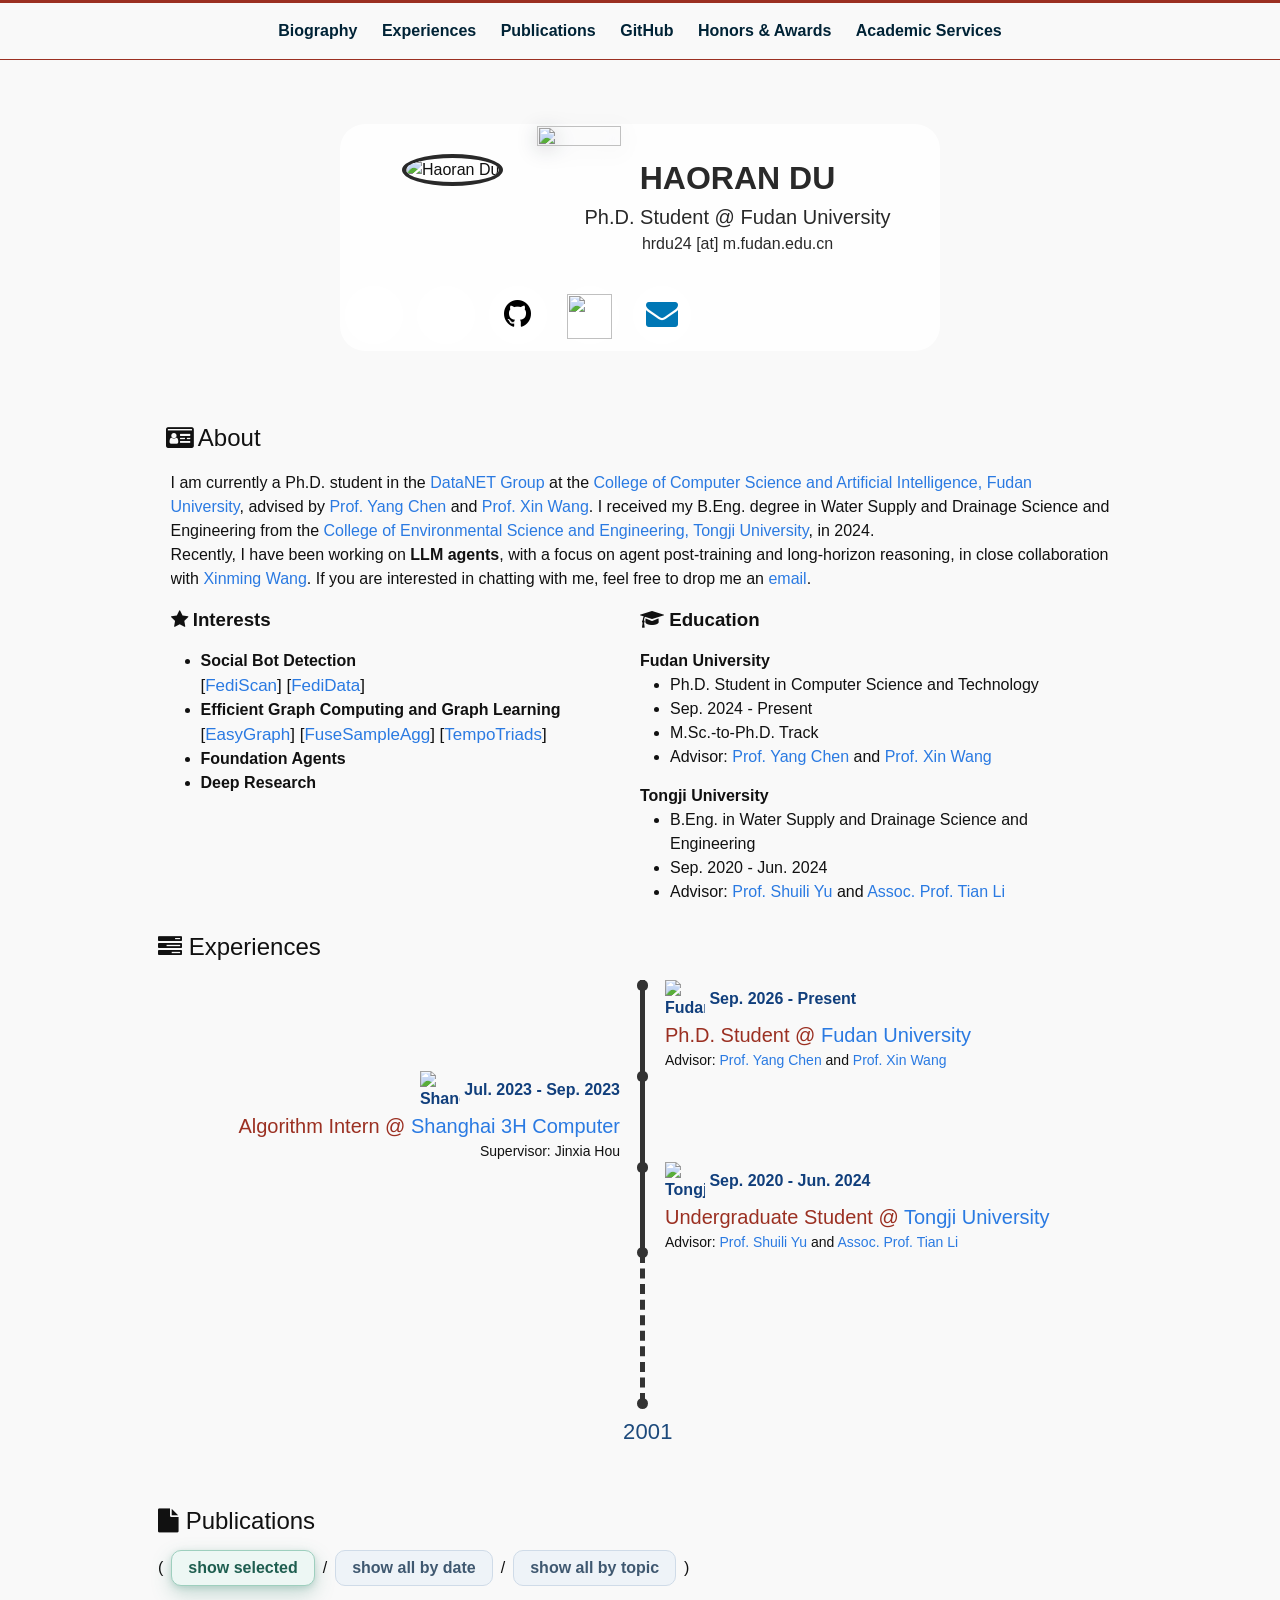
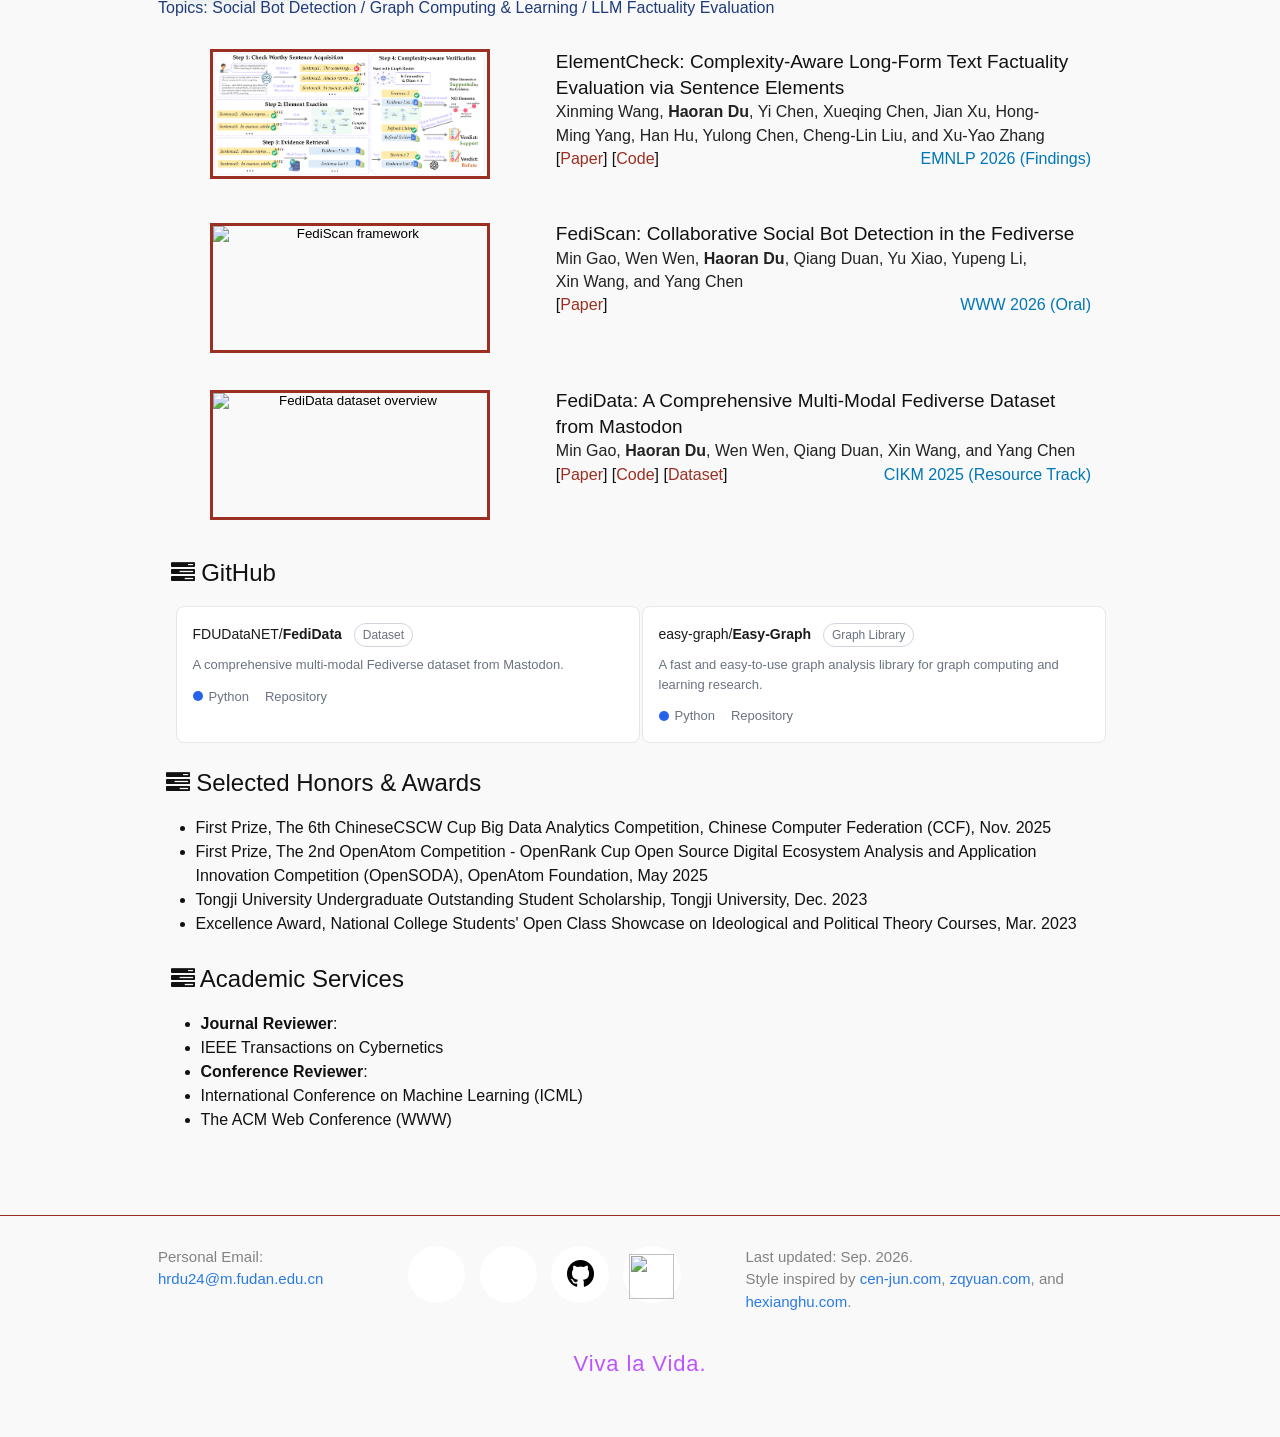
==== index.html @ d30975ac "Add ElementCheck and smooth publication figure viewer" ====
<!DOCTYPE html>
<html>

  <head>

  <!-- Global site tag (gtag.js) - Google Analytics -->
  <!-- <script async src="https://www.googletagmanager.com/gtag/js?id=G-RFR2GFKT75"></script>
  <script>
    window.dataLayer = window.dataLayer || [];
    function gtag(){dataLayer.push(arguments);}
    gtag('js', new Date());
  
    gtag('config', 'G-RFR2GFKT75');
  </script> -->
  <!-- Google Tag Manager -->
  <!-- <script>(function(w,d,s,l,i){w[l]=w[l]||[];w[l].push({'gtm.start':
  new Date().getTime(),event:'gtm.js'});var f=d.getElementsByTagName(s)[0],
  'https://www.googletagmanager.com/gtm.js?id='+i+dl;f.parentNode.insertBefore(j,f);
  j=d.createElement(s),dl=l!='dataLayer'?'&l='+l:'';j.async=true;j.src=
  })(window,document,'script','dataLayer','GTM-NC38VTD');</script> -->
  <!-- End Google Tag Manager -->

  <meta charset="utf-8">
  <meta http-equiv="X-UA-Compatible" content="IE=edge">
  <!-- <meta http-equiv="refresh" content="0; URL=https://cs.stanford.edu/~leoyuan/"> -->

  <meta name="viewport" content="width=device-width, initial-scale=1">
	  
	<!-- <meta name="google-site-verification" content="u_--0s_Uw50r4zCgRrzltkmFhNCduYOJwPGlKVTuNJU" /> -->

  <title>HAORAN DU</title>
  <meta name="description" lang="en" content="This is an academic website for Will Hua">
  <meta name="keywords" lang="en" content="Jun CEN" />
  <link rel="icon" type="image/svg+xml" href="images/favicon.svg">
  <link rel="shortcut icon" href="images/favicon.svg">
  <link rel="preload" as="image" href="images/background/retina/jiangwan.jpg" fetchpriority="high">
  <link rel="preconnect" href="https://maxcdn.bootstrapcdn.com" crossorigin>
  <link rel="preconnect" href="https://cdn.jsdelivr.net" crossorigin>
  <link rel="stylesheet" href="main.css?v=20260910-2">
  <link rel="stylesheet" href="https://maxcdn.bootstrapcdn.com/font-awesome/4.7.0/css/font-awesome.min.css">
  <link rel="stylesheet" href="https://cdn.jsdelivr.net/gh/jpswalsh/academicons@1/css/academicons.min.css">

  <!--[if lt IE 9]>
<script src="//cdnjs.cloudflare.com/ajax/libs/html5shiv/r29/html5.min.js">
</script>
<![endif]-->

  <script type="text/javascript">
    function ShowHide(divId, linkDivId) {
        if(document.getElementById(divId).style.display == 'none') {
            document.getElementById(divId).style.display='block';
            document.getElementById(linkDivId).style.display='none'; // Hide the "read more" link
        }
        else {
            document.getElementById(divId).style.display = 'none';
        }
    }
  </script>

  <style>
    /* 为所有列表项设置样式 */
    li.indented {
        position: relative;
        padding-left: 90px; /* 这是对齐效果的关键，可以根据实际内容调整这个值 */
    }

    li.indented::before {
        content: attr(data-date);
        position: absolute;
        left: 0;
        top: 0;
        white-space: nowrap;
    }
  </style>
  

  
</head>


<body>

    <!-- Google Tag Manager (noscript) -->
<!-- <noscript><iframe src="https://www.googletagmanager.com/ns.html?id=GTM-NC38VTD"
height="0" width="0" style="display:none;visibility:hidden"></iframe></noscript> -->
<!-- End Google Tag Manager (noscript) -->

    <header class="site-header">

  <div class="wrapper">
<nav class="site-nav">
  <a href="#" class="menu-icon">
    <svg viewBox="0 0 18 15">
      <path fill="#424242" d="M18,1.484c0,0.82-0.665,1.484-1.484,1.484H1.484C0.665,2.969,0,2.304,0,1.484l0,0C0,0.665,0.665,0,1.484,0 h15.031C17.335,0,18,0.665,18,1.484L18,1.484z"/>
      <path fill="#424242" d="M18,7.516C18,8.335,17.335,9,16.516,9H1.484C0.665,9,0,8.335,0,7.516l0,0c0-0.82,0.665-1.484,1.484-1.484 h15.031C17.335,6.031,18,6.696,18,7.516L18,7.516z"/>
      <path fill="#424242" d="M18,13.516C18,14.335,17.335,15,16.516,15H1.484C0.665,15,0,14.335,0,13.516l0,0 c0-0.82,0.665-1.484,1.484-1.484h15.031C17.335,12.031,18,12.696,18,13.516L18,13.516z"/>
    </svg>
  </a>

  <div class="trigger">
    <a class="page-link" href="#bio"><b>Biography</b></a>
    <a class="page-link" href="#timeline"><b>Experiences</b></a>
    <a class="page-link" href="#publications"><b>Publications</b></a>
    <a class="page-link" href="#codebase"><b>GitHub</b></a>
    <a class="page-link" href="#awards"><b>Honors & Awards</b></a>
    <a class="page-link" href="#academicservices"><b>Academic Services </b></a>
    <!--<a class="page-link" href="#otherprojects">Projects</a>-->
    <!-- Button for Posts -->
  </div>
</nav>
  </div>
</header>

  <div id="profile-cover" class="cover shallow-bg img-responsive"> 
    <div id="cover-bg-a" class="cover-bg-layer" aria-hidden="true"></div>
    <div id="cover-bg-b" class="cover-bg-layer" aria-hidden="true"></div>
    <div id="profile-namecard" class="profile-wrapper wrapper-light">
      <div id="my-pic" class="profile-col profile-col-1">
        <img id="profile-avatar" src="images/myself-lossless.webp" alt="Haoran Du" class="circle-img border-dark" style="cursor:pointer;" title="Click to switch photo" width="2508" height="2508" decoding="async" />
        <div class="avatar-hint" aria-hidden="true">
          <img class="avatar-hint-img" src="images/click_here_sign_transparent-lossless.webp" alt="" width="1254" height="1254" decoding="async" />
        </div>
      </div>
      <div id="my-contact" class="profile-col profile-col-2">
        <div id="my-name" class="text-grey-dark">
         HAORAN DU<br>
        </div>
        <div id="my-title" class="text-grey">
          Ph.D. Student @ Fudan University
        </div>
        <div id="my-email" class="text-grey-light">
          hrdu24 [at] m.fudan.edu.cn
        </div>

	</div>
        <div class="social-media">
          <a href="https://scholar.google.com/citations?user=jKdcWnwAAAAJ&hl=en" target="_blank" class="icon-button scholar">
          <i class="ai ai-google-scholar-square icon-scholar"></i>
            <span></span>
          </a>

          <a href="https://orcid.org/0009-0000-6542-6940" target="_blank" class="icon-button orcid" aria-label="ORCID" rel="noopener noreferrer">
            <i class="ai ai-orcid icon-orcid"></i>
            <span></span>
          </a>

          <a href="https://github.com/eggpig" target="_blank" class="icon-button github">
            <i class="fa fa-github icon-github"></i>
            <span></span>
          </a>
          <!-- LinkedIn (temporarily hidden)
          <a href="https://www.linkedin.com/in/%E6%B5%A9%E7%84%B6-%E6%9D%9C-758633384/" target="_blank" class="icon-button linkedin">
            <i class="fa fa-linkedin icon-linkedin"></i>
            <span></span>
          </a>
          -->
         
          <!-- <a href="work/Resume_Jun_CEN.pdf" target="_blank" class="icon-button github">
            <i class="ai ai-cv icon-github"></i>
            <span></span>
          </a> -->
          <a href="https://www.xiaohongshu.com/user/profile/5af7ff1ee8ac2b1c3f6deff9" class="icon-button xiaohongshu" aria-label="小红书" target="_blank" rel="noopener noreferrer">
            <i> <img class="icon-xiaohongshu" src="images/xiaohongshu.svg" alt="" width="45" height="45" style="vertical-align:middle;"> </i>
            <span></span>
          </a>

          <a href="mailto:hrdu24@m.fudan.edu.cn" target="_blank" class="icon-button linkedin">
            <i class="fa fa-envelope icon-linkedin"></i>
            <span></span>
          </a>
        </div>
      </div>

      <!-- <div id="my-desc" class="profile-col profile-col-2 hide">
        <div id="my-desc-title">
          Another me.
        </div>
        <div id="my-desc-content">
          I enjoy running, traveling, hiking, movies, music and so much more<br>
        </div>
      </div> -->
    </div>
  </div>
  <!-- <script type="text/javascript">
    function deepFeature()
    {
      $('#profile-avatar').attr('src', 'images/self-portrait/deep-me.jpg');
      $('#profile-avatar').removeClass('border-dark');
      $('#profile-avatar').addClass('border-bright');

      $('#profile-cover').removeClass('shallow-bg');
      $('#profile-cover').addClass('deep-bg');
      
      $('#profile-namecard').removeClass('wrapper-light');
      $('#profile-namecard').addClass('wrapper-dark');
      
      $('#my-desc').removeClass('hide');
      $('#my-contact').addClass('hide');    
      // console.log('Move in now...');
    }

    function shallowFeature()
    {
      $('#profile-avatar').attr('src', 'images/self-portrait/me.jpg');
      $('#profile-avatar').removeClass('border-bright');
      $('#profile-avatar').addClass('border-dark');

      $('#profile-cover').removeClass('deep-bg');
      $('#profile-cover').addClass('shallow-bg');
      
      $('#profile-namecard').removeClass('wrapper-dark');
      $('#profile-namecard').addClass('wrapper-light');
      
      $('#my-contact').removeClass('hide');
      $('#my-desc').addClass('hide');
      // console.log('Move out now...');
    }

    $(function() { 
      $('#my-pic').hover(deepFeature, shallowFeature);
    })

  </script> -->

<script type="text/javascript">
  (function () {
    var avatar = document.getElementById("profile-avatar");
    if (avatar) {
      var photoDefault = "images/myself-lossless.webp";
      var photoFormal = "images/myself_formal.jpg";
      var showingFormal = false;
      var switching = false;

      avatar.addEventListener("click", function () {
        if (switching) return;
        switching = true;
        avatar.classList.add("avatar-fading");

        window.setTimeout(function () {
          showingFormal = !showingFormal;
          avatar.src = showingFormal ? photoFormal : photoDefault;
        }, 220);
      });

      avatar.addEventListener("load", function () {
        if (!switching) return;
        window.requestAnimationFrame(function () {
          avatar.classList.remove("avatar-fading");
          switching = false;
        });
      });

      avatar.addEventListener("error", function () {
        avatar.classList.remove("avatar-fading");
        switching = false;
      });
    }

    var cover = document.getElementById("profile-cover");
    var layerA = document.getElementById("cover-bg-a");
    var layerB = document.getElementById("cover-bg-b");
    if (!cover || !layerA || !layerB) return;

    var backgroundImages = [
      "images/background/retina/jiangwan.jpg",
      "images/background/retina/fudan_1.jpg",
      "images/background/retina/fudan_2.jpg",
      "images/background/retina/fudan_3.jpg",
      "images/background/retina/fudan_4.jpg",
      "images/background/retina/fudan_5.jpg",
      "images/background/retina/fudan_6.jpg",
      "images/background/retina/fudan_7_landscape.jpg",
      "images/background/retina/fudan_8_landscape.jpg",
      "images/background/retina/fudan_10.jpg"
    ];
    var slideIntervalMs = 3000;

    function preloadImage(src) {
      var image = new Image();
      image.decoding = "async";
      image.src = src;
    }

    layerA.style.backgroundImage = 'url("' + backgroundImages[0] + '")';
    layerA.classList.add("active");

    if (window.matchMedia && window.matchMedia("(prefers-reduced-motion: reduce)").matches) {
      return;
    }

    var activeLayer = layerA;
    var idleLayer = layerB;
    var index = 1;

    function preloadNextImage() {
      preloadImage(backgroundImages[index % backgroundImages.length]);
    }

    if ("requestIdleCallback" in window) {
      window.requestIdleCallback(preloadNextImage, { timeout: 1500 });
    } else {
      window.setTimeout(preloadNextImage, 1000);
    }

    function rotateBackground() {
      var nextImage = backgroundImages[index % backgroundImages.length];
      idleLayer.style.backgroundImage = 'url("' + nextImage + '")';

      idleLayer.classList.add("active");
      activeLayer.classList.remove("active");

      var temp = activeLayer;
      activeLayer = idleLayer;
      idleLayer = temp;

      index += 1;
      preloadNextImage();
    }

    window.setInterval(rotateBackground, slideIntervalMs);
  })();
</script>

<div class="page-content">
<div class="wrapper">
<div id="bio" class="bio">

  <h1 class="md-heading text-left">
    <i class="fa fa-id-card" aria-hidden="true"></i>
    About
  </h1>
  <div class="bio-body" style="overflow:hidden;">
    <p>
      I am currently a Ph.D. student in the <a href="https://fudan-datanet.mysxl.cn/" target="_blank" rel="noopener noreferrer">DataNET Group</a> at the <a href="https://ai.fudan.edu.cn/" target="_blank" rel="noopener noreferrer">College of Computer Science and Artificial Intelligence, Fudan University</a>, advised by <a href="https://chenyang03.wordpress.com/" target="_blank" rel="noopener noreferrer">Prof. Yang Chen</a> and <a href="https://faculty.fudan.edu.cn/wangxin/zh_CN" target="_blank" rel="noopener noreferrer">Prof. Xin Wang</a>.
      I received my B.Eng. degree in Water Supply and Drainage Science and Engineering from the <a href="https://sese.tongji.edu.cn/" target="_blank" rel="noopener noreferrer">College of Environmental Science and Engineering, Tongji University</a>, in 2024.<br>
      Recently, I have been working on <strong class="llm-emphasis">LLM agents</strong>, with a focus on agent post-training and long-horizon reasoning, in close collaboration with <a href="https://gudehhh666.github.io/" target="_blank" rel="noopener noreferrer">Xinming Wang</a>. If you are interested in chatting with me, feel free to drop me an <a href="mailto:hrdu24@m.fudan.edu.cn">email</a>.
    </p>

    <div style="width: 50%; float:left">
			<h3>
		    <i class="fa fa-star" aria-hidden="true"></i>
		    <strong>Interests</strong>
			</h3>
      <ul>
        <li>
          <b>Social Bot Detection</b><br>
          <span class="interest-paper-links">
            [<a class="interest-paper-link" href="#publications" data-paper-id="fediscan">FediScan</a>]
            [<a class="interest-paper-link" href="#publications" data-paper-id="fedidata">FediData</a>]
          </span>
        </li>
        <li>
          <b>Efficient Graph Computing and Graph Learning</b><br>
          <span class="interest-paper-links">
            [<a class="interest-paper-link interest-repo-link" href="#codebase" data-repo-id="easygraph">EasyGraph</a>]
            [<a class="interest-paper-link" href="#publications" data-paper-id="fusesampleagg">FuseSampleAgg</a>]
            [<a class="interest-paper-link" href="#publications" data-paper-id="tempotriads">TempoTriads</a>]
          </span>
        </li>
        <li><b>Foundation Agents</b></li>
        <li><b>Deep Research</b></li>
      </ul>
    </div>

    <div style="width: 50%; float:right">
			<h3>
				<i class="fa fa-graduation-cap" aria-hidden="true"></i>
				<strong>Education</strong>
			</h3>
      <b>Fudan University</b><br>
      <ul>
        <li>Ph.D. Student in Computer Science and Technology</li>
        <li>Sep. 2024 - Present</li>
        <li>M.Sc.-to-Ph.D. Track</li>
        <li>Advisor: <a href="https://chenyang03.wordpress.com/" target="_blank" rel="noopener noreferrer">Prof. Yang Chen</a> and <a href="https://faculty.fudan.edu.cn/wangxin/zh_CN" target="_blank" rel="noopener noreferrer">Prof. Xin Wang</a></li>
      </ul>
      <b>Tongji University</b><br>
      <ul>
        <li>B.Eng. in Water Supply and Drainage Science and Engineering</li>
        <li>Sep. 2020 - Jun. 2024</li>
        <li>Advisor: <a href="https://baike.baidu.com/item/%E4%BA%8E%E6%B0%B4%E5%88%A9/2006523" target="_blank" rel="noopener noreferrer">Prof. Shuili Yu</a> and <a href="https://sese.tongji.edu.cn/szdw/zyjs/fjs_fyjy_/L/lt.htm" target="_blank" rel="noopener noreferrer">Assoc. Prof. Tian Li</a></li>
      </ul>
    </div>
  
  </div>
</div>

<!-- <div id="news" class="bio">
  <h1 class="md-heading text-left">
    <i class="fa fa-tasks" aria-hidden="true"></i>
    News
  </h1>  
  <ul>
    	<li class="indented" data-date="[Feb, 2024]"> Give a talk on <a href="https://arxiv.org/pdf/2402.03675.pdf">protein-protein interaction prediction</a> to <a href="https://jian-tang.com/students/">Jian Tang's group</a>. [<a href="files/ppiretrieval.pdf">Slide</a>]</li>
	<li class="indented" data-date="[Dec, 2023]"> Give a talk on <a href="https://arxiv.org/pdf/2304.14621.pdf">structure-based molecule design</a> at LoG2023 Montreal. [<a href="files/mudiff.pdf">Slide</a>][<a href="https://www.youtube.com/watch?v=Z5l-gaV-DUo">Video</a>]</li>
    	<li class="indented" data-date="[Nov, 2023]"> One paper accepted to 2nd Learning on Graphs Conference.</li>
    	<li class="indented" data-date="[Oct, 2023]"> One paper accepted to 37th Conference on Neural Information Processing Systems.</li>
    	<li class="indented" data-date="[Sep, 2023]"> One paper accepted to 12th International Conference on Complex Networks and their Applications.</li>
   	<li class="indented" data-date="[Oct, 2022]"> One paper accepted to 36th Conference on Neural Information Processing Systems, GLFrontiers, and selected for <b><span style="color: red;">Oral</span></b> presentation.</li>
   	<li class="indented" data-date="[Oct, 2022]"> Two papers accepted to 36th Conference on Neural Information Processing Systems, and one paper selected for <b><span style="color: red;">Spotlight</span></b> presentation.</li>
  </ul>
</div> -->

<!-- <div class="wrapper"> -->
  <div id="timeline" class="timeline-brief">
    <h1 class="md-heading text-left">
      <i class="fa fa-tasks" aria-hidden="true"></i>
      Experiences
    </h1>
    <div class="timeline-body">
      <div class="timeline-item">
        <div class="timeline-date">
          <img class="social-icon" src="images/fudan.png" alt="Fudan University logo" loading="lazy" decoding="async"/>
          Sep. 2026 - Present
        </div>
        <div class="timeline-title">
          Ph.D. Student @ <a href="https://www.fudan.edu.cn/" target="_blank" rel="noopener noreferrer">Fudan University</a>
        </div>
        <div class="timeline-desc">
          <div class="timeline-host">
            Advisor: <a href="https://chenyang03.wordpress.com/" target="_blank" rel="noopener noreferrer">Prof. Yang Chen</a> and <a href="https://faculty.fudan.edu.cn/wangxin/zh_CN" target="_blank" rel="noopener noreferrer">Prof. Xin Wang</a>
          </div>
        </div>
      </div>

      <div class="timeline-item">
        <div class="timeline-date">
          <img class="social-icon" src="images/3H.png" alt="Shanghai 3H Computer logo" loading="lazy" decoding="async"/>
          Jul. 2023 - Sep. 2023
        </div>
        <div class="timeline-title">
          Algorithm Intern @ <a href="https://www.shanghai3h.com/" target="_blank" rel="noopener noreferrer">Shanghai 3H Computer</a>
        </div>
        <div class="timeline-desc">
          <div class="timeline-host">
            Supervisor: Jinxia Hou
          </div>
        </div>
      </div>

      <div class="timeline-item">
        <div class="timeline-date">
          <img class="social-icon" src="images/tongji.png" alt="Tongji University logo" loading="lazy" decoding="async"/>
          Sep. 2020 - Jun. 2024
        </div>
        <div class="timeline-title">
          Undergraduate Student @ <a href="https://www.tongji.edu.cn/" target="_blank" rel="noopener noreferrer">Tongji University</a>
        </div>
        <div class="timeline-desc">
          <div class="timeline-host">
            Advisor: <a href="https://baike.baidu.com/item/%E4%BA%8E%E6%B0%B4%E5%88%A9/2006523" target="_blank" rel="noopener noreferrer">Prof. Shuili Yu</a> and <a href="https://sese.tongji.edu.cn/szdw/zyjs/fjs_fyjy_/L/lt.htm" target="_blank" rel="noopener noreferrer">Assoc. Prof. Tian Li</a>
          </div>
        </div>
        <div class="timeline-tail-ext" aria-hidden="true"></div>
        <div class="timeline-tail-year">2001</div>
      </div>
    </div>
  </div>


<div id="publications" class="publications">
  <h1 class="md-heading text-left">
    <i class="fa fa-file" aria-hidden="true"></i>
    Publications
  </h1>
  <div class="pub-filter-bar" role="group" aria-label="Publication display mode">
    <span>(</span>
    <button class="custom-button is-active" id="show-selected-btn" aria-pressed="true">show selected</button>
    <span>/</span>
    <button class="custom-button" id="show-all-date-btn" aria-pressed="false">show all by date</button>
    <span>/</span>
    <button class="custom-button" id="show-all-topic-btn" aria-pressed="false">show all by topic</button>
    <span>)</span>
  </div>
  <div class="pub-topic-hint">
    <span class="topic-label">Topics:</span>
    <a class="pub-topic-link" href="#topic-social-bot-detection" data-topic-target="Social Bot Detection">Social Bot Detection</a>
    <span>/</span>
    <a class="pub-topic-link" href="#topic-graph-computing-learning" data-topic-target="Graph Computing & Learning">Graph Computing & Learning</a>
    <span>/</span>
    <a class="pub-topic-link" href="#topic-llm-factuality-evaluation" data-topic-target="LLM Factuality Evaluation">LLM Factuality Evaluation</a>
  </div>



  <div class="pub-list">

    <div class="pub" data-paper-id="elementcheck" data-selected="true" data-year="2026" data-order="1" data-topic="LLM Factuality Evaluation">
      <div class="pub-left">
        <button class="pub-figure-button" type="button" aria-haspopup="dialog" aria-controls="publication-figure-viewer" aria-label="Enlarge ElementCheck figure">
          <img class="intro-img frame" src="images/elementcheck-fig2.png" alt="Figure 2: Overview of the ElementCheck pipeline" width="2813" height="1282" loading="lazy" decoding="async">
        </button>
      </div>
      <div class="pub-right">
        <div class="title">
          ElementCheck: Complexity-Aware Long-Form Text Factuality Evaluation via Sentence Elements
        </div>
        <div class="authors">
          Xinming&nbsp;Wang, <b>Haoran&nbsp;Du</b>, Yi&nbsp;Chen, Xueqing&nbsp;Chen, Jian&nbsp;Xu, Hong-Ming&nbsp;Yang, Han&nbsp;Hu, Yulong&nbsp;Chen, Cheng-Lin&nbsp;Liu, and Xu-Yao&nbsp;Zhang
        </div>
        <div class="publish">
          <span class="place">EMNLP 2026 (Findings)</span>
        </div>
        <div class="tags">
          [<a class="tag" href="work/ElementCheck_EMNLP_2026.pdf" target="_blank" rel="noopener noreferrer">Paper</a>]
          [<a class="tag" href="https://github.com/gudehhh666/elementcheck" target="_blank" rel="noopener noreferrer">Code</a>]
        </div>
      </div>
    </div>

    <div class="pub" data-paper-id="fediscan" data-selected="true" data-year="2026" data-order="3" data-topic="Social Bot Detection">
      <div class="pub-left">
        <button class="pub-figure-button" type="button" aria-haspopup="dialog" aria-controls="publication-figure-viewer" aria-label="Enlarge FediScan figure">
          <img class="intro-img frame" src="images/fediscan.png" alt="FediScan framework" width="1386" height="552" loading="lazy" decoding="async">
        </button>
      </div>
      <div class="pub-right">
        <div class="title">
          FediScan: Collaborative Social Bot Detection in the Fediverse
        </div>
        <div class="authors">
          Min&nbsp;Gao, Wen&nbsp;Wen, <b>Haoran&nbsp;Du</b>, Qiang&nbsp;Duan, Yu&nbsp;Xiao, Yupeng&nbsp;Li, Xin&nbsp;Wang, and Yang&nbsp;Chen
        </div>
        <div class="publish">
          <span class="place">WWW 2026 (Oral)</span>
          <span class="place"></span>
        </div>
        <div class="tags">
          [<a class="tag" href="work/FediScan_WWW26_CR.pdf" target="_blank">Paper</a>]
        </div>
      </div>
    </div>

    <div class="pub" data-paper-id="fedidata" data-selected="true" data-year="2025" data-order="1" data-topic="Social Bot Detection">
      <div class="pub-left">
        <button class="pub-figure-button" type="button" aria-haspopup="dialog" aria-controls="publication-figure-viewer" aria-label="Enlarge FediData figure">
          <img class="intro-img frame" src="images/fedidata.png" alt="FediData dataset overview" width="656" height="258" loading="lazy" decoding="async">
        </button>
      </div>
      <div class="pub-right">
        <div class="title">
          FediData: A Comprehensive Multi-Modal Fediverse Dataset from Mastodon
        </div>
        <div class="authors">
          Min&nbsp;Gao, <b>Haoran&nbsp;Du</b>, Wen&nbsp;Wen, Qiang&nbsp;Duan, Xin&nbsp;Wang, and Yang&nbsp;Chen
        </div>
        <div class="publish">
          <span class="place">CIKM 2025 (Resource Track)</span>
          <span class="place"></span>
        </div>
        <div class="tags">
          [<a class="tag" href="work/FediData_CIKM_pub.pdf" target="_blank">Paper</a>]
          [<a class="tag" href="https://github.com/FDUDataNET/FediData" target="_blank">Code</a>]
          [<a class="tag" href="https://zenodo.org/records/15621244" target="_blank">Dataset</a>]
        </div>
      </div>
    </div>

    <div class="pub" data-paper-id="fusesampleagg" data-selected="false" data-year="2026" data-order="2" data-topic="Graph Computing & Learning">
      <div class="pub-left">
        <button class="pub-figure-button" type="button" aria-haspopup="dialog" aria-controls="publication-figure-viewer" aria-label="Enlarge FuseSampleAgg figure">
          <img class="intro-img frame" src="images/fusesampleagg.png" alt="FuseSampleAgg overview" width="840" height="346" loading="lazy" decoding="async">
        </button>
      </div>
      <div class="pub-right">
        <div class="title">
          FuseSampleAgg: One-Pass Neighborhood Estimation for Budgeted Knowledge-Graph Refresh and Validation
        </div>
        <div class="authors">
          Aleksandar&nbsp;Stanković, <b>Haoran&nbsp;Du</b>, and Xinming&nbsp;Wang
        </div>
        <div class="publish">
          <span class="place">KSEM 2026</span>
          <span class="place"></span>
        </div>
        <div class="tags">
          [<a class="tag" href="work/FuseSampleAgg_KSEM_2026___Final.pdf" target="_blank">Paper</a>]
        </div>
      </div>
    </div>

    <div class="pub" data-paper-id="tempotriads" data-selected="false" data-year="2025" data-order="2" data-topic="Graph Computing & Learning">
      <div class="pub-left">
        <button class="pub-figure-button" type="button" aria-haspopup="dialog" aria-controls="publication-figure-viewer" aria-label="Enlarge TempoTriads figure">
          <img class="intro-img frame" src="images/tempotriads.png" alt="TempoTriads overview" width="566" height="680" loading="lazy" decoding="async">
        </button>
      </div>
      <div class="pub-right">
        <div class="title">
          TempoTriads: Streaming Estimation of Temporal Triadic Motifs for Social-Computing Streams
        </div>
        <div class="authors">
          Aleksandar&nbsp;Stanković and <b>Haoran&nbsp;Du</b>
        </div>
        <div class="publish">
          <span class="place">ICSC 2025</span>
          <span class="place"></span>
        </div>
        <div class="tags">
          [<a class="tag" href="work/TempoTriads_ICSC_paper.pdf" target="_blank">Paper</a>]
        </div>
      </div>
    </div>

  </div>
  <div id="pub-grouped-view" class="pub-grouped-view" style="display:none;"></div>
</div>
</div>
	
<!-- JavaScript to handle button clicks -->
<script>
  const showSelectedBtn = document.getElementById('show-selected-btn');
  const showAllDateBtn = document.getElementById('show-all-date-btn');
  const showAllTopicBtn = document.getElementById('show-all-topic-btn');
  const topicLinks = document.querySelectorAll('.pub-topic-link');
  const interestPaperLinks = document.querySelectorAll('.interest-paper-link');
  const interestRepoLinks = document.querySelectorAll('.interest-repo-link');
  const pubList = document.querySelector('.pub-list');
  const groupedView = document.getElementById('pub-grouped-view');
  const publications = document.querySelectorAll('.pub');

  if (showSelectedBtn && showAllDateBtn && showAllTopicBtn && pubList && groupedView && publications.length > 0) {
    const topicOrder = ['Social Bot Detection', 'Graph Computing & Learning', 'LLM Factuality Evaluation'];

    function setActiveMode(mode) {
      showSelectedBtn.classList.toggle('is-active', mode === 'selected');
      showAllDateBtn.classList.toggle('is-active', mode === 'date');
      showAllTopicBtn.classList.toggle('is-active', mode === 'topic');
      showSelectedBtn.setAttribute('aria-pressed', String(mode === 'selected'));
      showAllDateBtn.setAttribute('aria-pressed', String(mode === 'date'));
      showAllTopicBtn.setAttribute('aria-pressed', String(mode === 'topic'));
    }

    function clonePub(pub) {
      const clone = pub.cloneNode(true);
      clone.style.display = 'block';
      return clone;
    }

    function topicToId(topic) {
      return 'topic-' + topic.toLowerCase().replace(/[^a-z0-9]+/g, '-').replace(/^-|-$/g, '');
    }

    function comparePubs(a, b) {
      const yearA = Number(a.getAttribute('data-year') || 0);
      const yearB = Number(b.getAttribute('data-year') || 0);
      if (yearA !== yearB) return yearB - yearA;

      const orderA = Number(a.getAttribute('data-order') || 999);
      const orderB = Number(b.getAttribute('data-order') || 999);
      if (orderA !== orderB) return orderA - orderB;

      const titleA = (a.querySelector('.title')?.textContent || '').trim();
      const titleB = (b.querySelector('.title')?.textContent || '').trim();
      return titleA.localeCompare(titleB);
    }

    function sortPubs(items) {
      return Array.from(items).sort(comparePubs);
    }

    function reorderPubList() {
      sortPubs(publications).forEach(pub => {
        pubList.appendChild(pub);
      });
    }

    function renderByDate() {
      groupedView.innerHTML = '';
      const groups = new Map();
      publications.forEach(pub => {
        const year = pub.getAttribute('data-year') || 'Unknown';
        if (!groups.has(year)) groups.set(year, []);
        groups.get(year).push(pub);
      });
      const years = Array.from(groups.keys()).sort((a, b) => Number(b) - Number(a));
      years.forEach(year => {
        const yearTitle = document.createElement('h2');
        yearTitle.className = 'pub-group-title';
        yearTitle.textContent = year;
        groupedView.appendChild(yearTitle);
        sortPubs(groups.get(year)).forEach(pub => groupedView.appendChild(clonePub(pub)));
      });
    }

    function renderByTopic() {
      groupedView.innerHTML = '';
      const groups = new Map();
      publications.forEach(pub => {
        const topic = pub.getAttribute('data-topic') || 'Other';
        if (!groups.has(topic)) groups.set(topic, []);
        groups.get(topic).push(pub);
      });
      const topics = topicOrder.filter(t => groups.has(t)).concat(
        Array.from(groups.keys()).filter(t => !topicOrder.includes(t))
      );
      topics.forEach(topic => {
        const topicTitle = document.createElement('h2');
        topicTitle.className = 'pub-group-title';
        topicTitle.textContent = topic;
        topicTitle.id = topicToId(topic);
        groupedView.appendChild(topicTitle);
        sortPubs(groups.get(topic)).forEach(pub => groupedView.appendChild(clonePub(pub)));
      });
    }

    function jumpToTopic(topic) {
      setPublicationMode('topic');
      const targetId = topicToId(topic);
      requestAnimationFrame(function () {
        const target = document.getElementById(targetId);
        if (target) {
          target.scrollIntoView({ behavior: 'smooth', block: 'start' });
        }
      });
    }

    function highlightPub(pubElement) {
      if (!pubElement) return;
      pubElement.classList.remove('pub-focus-flash');
      void pubElement.offsetWidth;
      pubElement.classList.add('pub-focus-flash');
      window.setTimeout(function () {
        pubElement.classList.remove('pub-focus-flash');
      }, 3200);
    }

    function focusPaperInTopicView(paperId) {
      if (!paperId) return;
      setPublicationMode('topic');
      requestAnimationFrame(function () {
        const selector = '.pub[data-paper-id="' + paperId + '"]';
        const targetPub = groupedView.querySelector(selector);
        if (!targetPub) return;
        targetPub.scrollIntoView({ behavior: 'smooth', block: 'center' });
        highlightPub(targetPub);
      });
    }

    function highlightRepo(repoElement) {
      if (!repoElement) return;
      repoElement.classList.remove('repo-focus-flash');
      void repoElement.offsetWidth;
      repoElement.classList.add('repo-focus-flash');
      window.setTimeout(function () {
        repoElement.classList.remove('repo-focus-flash');
      }, 3200);
    }

    function focusRepoInGithub(repoId) {
      if (!repoId) return;
      requestAnimationFrame(function () {
        const selector = '.github-card[data-repo-id="' + repoId + '"]';
        const targetRepo = document.querySelector(selector);
        if (!targetRepo) return;
        targetRepo.scrollIntoView({ behavior: 'smooth', block: 'center' });
        highlightRepo(targetRepo);
      });
    }

    function setPublicationMode(mode) {
      setActiveMode(mode);
      if (mode === 'selected') {
        reorderPubList();
        groupedView.style.display = 'none';
        pubList.style.display = 'block';
        publications.forEach(pub => {
          const isRepresentative = pub.getAttribute('data-selected') === 'true';
          pub.style.display = isRepresentative ? 'block' : 'none';
        });
      } else if (mode === 'date') {
        pubList.style.display = 'none';
        groupedView.style.display = 'block';
        renderByDate();
      } else if (mode === 'topic') {
        pubList.style.display = 'none';
        groupedView.style.display = 'block';
        renderByTopic();
      }
    }

    showSelectedBtn.addEventListener('click', function () {
      setPublicationMode('selected');
    });

    showAllDateBtn.addEventListener('click', function () {
      setPublicationMode('date');
    });

    showAllTopicBtn.addEventListener('click', function () {
      setPublicationMode('topic');
    });

    topicLinks.forEach(function (link) {
      link.addEventListener('click', function (event) {
        event.preventDefault();
        const topic = link.getAttribute('data-topic-target');
        if (topic) jumpToTopic(topic);
      });
    });

    interestPaperLinks.forEach(function (link) {
      link.addEventListener('click', function (event) {
        if (link.classList.contains('interest-repo-link')) return;
        event.preventDefault();
        const paperId = link.getAttribute('data-paper-id');
        focusPaperInTopicView(paperId);
      });
    });

    interestRepoLinks.forEach(function (link) {
      link.addEventListener('click', function (event) {
        event.preventDefault();
        const repoId = link.getAttribute('data-repo-id');
        focusRepoInGithub(repoId);
      });
    });

    // Keep the first load explicit and consistent.
    setPublicationMode('selected');
  }
</script>

<div class="wrapper">
  <div id="codebase" class="bio">
    <div class="bio-body" style="overflow:hidden;">
      <h1 class="md-heading text-left">
        <i class="fa fa-tasks" aria-hidden="true"></i>
        GitHub
      </h1>
      <div class="card-container">
        <div class="github-card" data-repo-id="fedidata">
          <div>
            <a class="repo-link" href="https://github.com/FDUDataNET/FediData" target="_blank">
              FDUDataNET/<strong>FediData</strong>
            </a>
            <span class="label">Dataset</span>
          </div>
          <div class="description">
            A comprehensive multi-modal Fediverse dataset from Mastodon.
          </div>
          <div class="meta">
            <div class="dot"></div>
            <div>Python</div>
            <a href="https://github.com/FDUDataNET/FediData" target="_blank">Repository</a>
          </div>
        </div>

        <div class="github-card" data-repo-id="easygraph">
          <div>
            <a class="repo-link" href="https://github.com/easy-graph/Easy-Graph" target="_blank">
              easy-graph/<strong>Easy-Graph</strong>
            </a>
            <span class="label">Graph Library</span>
          </div>
          <div class="description">
            A fast and easy-to-use graph analysis library for graph computing and learning research.
          </div>
          <div class="meta">
            <div class="dot"></div>
            <div>Python</div>
            <a href="https://github.com/easy-graph/Easy-Graph" target="_blank">Repository</a>
          </div>
        </div>
      </div>
    </div>
  </div>
</div>

<div class="wrapper">
  <div id="awards" class="bio">
    <h1 class="md-heading text-left">
      <i class="fa fa-tasks" aria-hidden="true"></i>
      Selected Honors & Awards
    </h1>
    <ul>
      <li>First Prize, The 6th ChineseCSCW Cup Big Data Analytics Competition, Chinese Computer Federation (CCF), Nov. 2025</li>
      <li>First Prize, The 2nd OpenAtom Competition - OpenRank Cup Open Source Digital Ecosystem Analysis and Application Innovation Competition (OpenSODA), OpenAtom Foundation, May 2025</li>
      <li>Tongji University Undergraduate Outstanding Student Scholarship, Tongji University, Dec. 2023</li>
      <li>Excellence Award, National College Students' Open Class Showcase on Ideological and Political Theory Courses, Mar. 2023</li>
    </ul>
  </div>
</div>

<div class="wrapper">
  <div id="academicservices" class="bio">
    <div class="bio-body" style="overflow:hidden;">
      <h1 class="md-heading text-left">
        <i class="fa fa-tasks" aria-hidden="true"></i>
        Academic Services
      </h1>
      <ul>
        <li><span class="service-label">Journal Reviewer</span>:</li>
        <li>IEEE Transactions on Cybernetics</li>
        <li><span class="service-label">Conference Reviewer</span>:</li>
        <li>International Conference on Machine Learning (ICML)</li>
        <li>The ACM Web Conference (WWW)</li>
      </ul>
    </div>
  </div>
</div>

<div style="display: flex; justify-content: center; align-items: center;">
  <div class="visitor-globe">
    <script type="text/javascript" id="mapmyvisitors" defer src="https://mapmyvisitors.com/map.js?d=hVFjI1FrgsHOlDf4MzOWap1-H-3lZuw2JTWsIoVOG_k&amp;cl=eaf3f8&amp;co=1f6f8b&amp;ct=ffffff&amp;w=a&amp;t=m"></script>
    <noscript>
      <a href="https://mapmyvisitors.com/web/1c6ml" title="Visitor statistics" target="_blank" rel="noopener noreferrer">
        <img src="https://mapmyvisitors.com/map.png?d=hVFjI1FrgsHOlDf4MzOWap1-H-3lZuw2JTWsIoVOG_k&amp;cl=eaf3f8&amp;co=1f6f8b&amp;ct=ffffff&amp;w=800" alt="Visitor map for haoran-du.com" width="800" height="415" decoding="async">
      </a>
    </noscript>
  </div>
</div>

<script>
  (function () {
    var container = document.querySelector('.visitor-globe');
    if (!container) return;

    function configureVisitorMapLink() {
      var link = container.querySelector('#mapmyvisitors-widget');
      if (!link) return;
      if (link.href !== 'https://mapmyvisitors.com/web/1c6ml') {
        link.href = 'https://mapmyvisitors.com/web/1c6ml';
      }
      link.target = '_blank';
      link.rel = 'noopener noreferrer';
      link.title = 'Visitor statistics';
    }

    new MutationObserver(configureVisitorMapLink).observe(container, {
      attributes: true,
      childList: true,
      subtree: true,
      attributeFilter: ['href']
    });
    configureVisitorMapLink();
  }());
</script>


<footer class="site-footer">
  <div class="wrapper">
    <div class="footer-col-wrapper">
      <div class="footer-col  footer-col-1">
        <ul class="contact-list">
          <li>Personal Email:</li>
          <li><a href="mailto:hrdu24@m.fudan.edu.cn">hrdu24@m.fudan.edu.cn</a></li>
        </ul>
      </div>

      <div class="footer-col  footer-col-2">
          <a href="https://scholar.google.com/citations?user=jKdcWnwAAAAJ&hl=en" target="_blank" class="icon-button scholar">
          <i class="ai ai-google-scholar-square icon-scholar"></i>
            <span></span>
          </a>

          <a href="https://orcid.org/0009-0000-6542-6940" target="_blank" class="icon-button orcid" aria-label="ORCID" rel="noopener noreferrer">
            <i class="ai ai-orcid icon-orcid"></i>
            <span></span>
          </a>

          <a href="https://github.com/eggpig" target="_blank" class="icon-button github">
            <i class="fa fa-github icon-github"></i>
            <span></span>
          </a>
          <!-- LinkedIn (temporarily hidden)
          <a href="https://www.linkedin.com/in/%E6%B5%A9%E7%84%B6-%E6%9D%9C-758633384/" target="_blank" class="icon-button linkedin">
            <i class="fa fa-linkedin icon-linkedin"></i>
            <span></span>
          </a>
          -->
         
          <!-- <a href="work/Resume_Jun_CEN.pdf" target="_blank" class="icon-button github">
            <i class="ai ai-cv icon-github"></i>
            <span></span>
          </a> -->
          <a href="https://www.xiaohongshu.com/user/profile/5af7ff1ee8ac2b1c3f6deff9" class="icon-button xiaohongshu" aria-label="小红书" target="_blank" rel="noopener noreferrer">
            <i> <img class="icon-xiaohongshu" src="images/xiaohongshu.svg" alt="" width="45" height="45" style="vertical-align:middle;"> </i>
            <span></span>
          </a>
      </div>
	<div class="footer-col footer-col-3">
    	<!--<a href="https://hits.seeyoufarm.com"><img src="https://hits.seeyoufarm.com/api/count/incr/badge.svg?url=https%3A%2F%2Fwillhua127.github.io&count_bg=%2379C83D&title_bg=%23555555&icon=&icon_color=%23E7E7E7&title=hits&edge_flat=false"/></a> -->
	<!-- <a href="https://hits.seeyoufarm.com"><img src="https://hits.seeyoufarm.com/api/count/incr/badge.svg?user=Lxe71v4AAAAJ&hl=en&url=https%3A%2F%2Fscholar.google.com%2Fcitations&count_bg=%2379C83D&title_bg=%23555555&icon=&icon_color=%23E7E7E7&title=hits&edge_flat=false"/></a> -->
		<p class="text">Last updated: Sep. 2026.<br>Style inspired by <a href="https://cen-jun.com/" target="_blank" rel="noopener noreferrer">cen-jun.com</a>, <a href="https://zqyuan.com/" target="_blank" rel="noopener noreferrer">zqyuan.com</a>, and <a href="https://www.hexianghu.com/" target="_blank" rel="noopener noreferrer">hexianghu.com</a>.</p>
	</div>
  </div>
  <p class="footer-quote">Viva la Vida.</p>
  </div>

</footer>
    <button class="back-to-top" type="button" aria-label="Back to top" title="Back to top">
      <span aria-hidden="true">&#8593;</span>
    </button>


<script type="text/javascript">
  document.addEventListener('DOMContentLoaded', function () {
    var backToTop = document.querySelector('.back-to-top');
    if (!backToTop) return;

    function updateBackToTop() {
      backToTop.classList.toggle('is-visible', window.scrollY > 220);
    }

    window.addEventListener('scroll', updateBackToTop, { passive: true });
    backToTop.addEventListener('click', function () {
      window.scrollTo({ top: 0, behavior: 'smooth' });
    });
    updateBackToTop();
  });
</script>
  <dialog class="figure-viewer" id="publication-figure-viewer" aria-label="Publication figure viewer" aria-describedby="publication-figure-caption">
    <button class="figure-viewer__close" type="button" aria-label="Close enlarged figure" autofocus>
      <svg viewBox="0 0 24 24" width="24" height="24" aria-hidden="true"><path d="m6 6 12 12M18 6 6 18" fill="none" stroke="currentColor" stroke-width="1.8" stroke-linecap="round"/></svg>
    </button>
    <figure class="figure-viewer__stage">
      <img class="figure-viewer__image" alt="">
      <figcaption class="figure-viewer__caption" id="publication-figure-caption"></figcaption>
    </figure>
  </dialog>
  <script src="publication-figures.js?v=20260910-1"></script>
  </body>

<!--
  <script>
  (function(i,s,o,g,r,a,m){i['GoogleAnalyticsObject']=r;i[r]=i[r]||function(){
  (i[r].q=i[r].q||[]).push(arguments)},i[r].l=1*new Date();a=s.createElement(o),
  m=s.getElementsByTagName(o)[0];a.async=1;a.src=g;m.parentNode.insertBefore(a,m)
  })(window,document,'script','//www.google-analytics.com/analytics.js','ga');

  ga('create', 'UA-60071442-1', 'auto');
  ga('send', 'pageview');
</script>
-->

<!--<script src="custom-pub.js"></script>-->
</html>
---- main.css ----
body,
h1,
h2,
h3,
h4,
h5,
h6,
p,
blockquote,
pre,
hr,
dl,
dd,
ol,
ul,
figure {
    margin: 0;
    padding: 0
}

hr {
    display: block;
    -webkit-margin-before: 0.5em;
    -webkit-margin-after: 0.5em;
    -webkit-margin-start: auto;
    -webkit-margin-end: auto;
    border-style: inset;
    border-width: 1px
}

body,
html {
    height: 100%
}

html {
    scroll-behavior: smooth
}

@media (prefers-reduced-motion: reduce) {
    html {
        scroll-behavior: auto
    }
}

body {
    z-index: initial;
    font-family: "Roboto", Helvetica, Arial, sans-serif;
    font-size: 16px;
    line-height: 1.5;
    font-weight: 300;
    color: #111;
    background-color: #f9f9f9;
    -webkit-text-size-adjust: 100%
}

body:after {
    display: none;
    content: url("images/background/retina/jiangwan.jpg") url("images/background/retina/fudan_1.jpg")
}

h1,
h2,
h3,
h4,
h5,
h6,
p,
blockquote,
pre,
ul,
ol,
dl,
figure,
.highlight {
    margin-bottom: 15px
}

img {
    max-width: 100%;
    vertical-align: middle
}

figure>img {
    display: block
}

figcaption {
    font-size: 14px
}

ul,
ol {
    margin-left: 30px
}

li>ul,
li>ol {
    margin-bottom: 0
}

h1,
h2,
h3,
h4,
h5,
h6 {
    font-weight: 300
}

a {
    color: #2a7ae2;
    text-decoration: none;
    transition: color 0.2s ease
}

a:visited {
    color: #1756a9
}

a:hover {
    color: #f09228;
    text-decoration: none
}

blockquote {
    color: #828282;
    border-left: 4px solid #e8e8e8;
    padding-left: 15px;
    font-size: 18px;
    letter-spacing: -1px;
    font-style: italic
}

blockquote>:last-child {
    margin-bottom: 0
}

pre,
code {
    font-size: 15px;
    border: 1px solid #e8e8e8;
    border-radius: 3px;
    background-color: #eef
}

code {
    padding: 1px 5px
}

pre {
    padding: 8px 12px;
    overflow-x: scroll
}

pre>code {
    border: 0;
    padding-right: 0;
    padding-left: 0
}

.wrapper {
    max-width: -webkit-calc(1024px - (30px * 2));
    max-width: calc(1024px - (30px * 2));
    margin-right: auto;
    margin-left: auto;
    padding-right: 30px;
    padding-left: 30px
}

@media screen and (max-width: 800px) {
    .wrapper {
        max-width: -webkit-calc(1024px - (30px));
        max-width: calc(1024px - (30px));
        padding-right: 15px;
        padding-left: 15px
    }
}

.wrapper:after,
.footer-col-wrapper:after,
.cover:after,
.profile-wrapper:after {
    content: "";
    display: table;
    clear: both
}

.text-grey-light {
    color: #e8e8e8
}

.text-grey-bright {
    color: #fff
}

.text-grey {
    color: #828282
}

.site-header {
    border-top: 3px solid #9b3022;
    border-bottom: 1px solid #9b3022;
    min-height: 56px;
    position: relative
}

.site-title {
    font-size: 26px;
    font-weight: 400;
    font-family: 'Roboto', sans-serif, Helvetica;
    line-height: 56px;
    letter-spacing: -1px;
    margin-bottom: 0;
    float: left
}

.site-title,
.site-title:visited {
    color: #002336
}

.site-nav {
    display: flex;
    justify-content: center; /* This centers the links horizontally */
    align-items: center;      /* Aligns them vertically */
    line-height: 56px;
    z-index: 3;
}

/* .site-nav {
    float: right;
    line-height: 56px;
    z-index: 3
} */

.site-nav .menu-icon {
    display: none
}

.site-nav .page-link {
    font-weight: 400;
    color: #002336;
    line-height: 1.5
}

.site-nav .page-link:not(:first-child) {
    margin-left: 20px
}

@media screen and (max-width: 600px) {
    .site-nav {
        position: absolute;
        top: 9px;
        right: 30px;
        background-color: #f9f9f9;
        border: 1px solid #e8e8e8;
        border-radius: 5px;
        text-align: right
    }

    .site-nav .menu-icon {
        display: block;
        float: right;
        width: 36px;
        height: 26px;
        line-height: 0;
        padding-top: 10px;
        text-align: center
    }

    .site-nav .menu-icon>svg {
        width: 18px;
        height: 15px
    }

    .site-nav .menu-icon>svg path {
        fill: #113f7c
    }

    .site-nav .trigger {
        clear: both;
        display: none
    }

    .site-nav:hover .trigger {
        display: block;
        padding-bottom: 5px
    }

    .site-nav .page-link {
        font-weight: 400;
        display: block;
        padding: 5px 10px
    }
}

.site-footer {
    border-top: 1px solid #9b3022;
    padding: 30px 0
}

.footer-heading {
    font-size: 18px;
    margin-bottom: 15px
}

.contact-list,
.social-media-list {
    list-style: none;
    margin-left: 0
}

.footer-col-wrapper {
    font-size: 15px;
    color: #828282;
    margin-left: -15px
}

.footer-col {
    float: left;
    margin-bottom: 15px;
    padding-left: 15px
}

.footer-col-1 {
    width: -webkit-calc(25% - (30px / 2));
    width: calc(25% - (30px / 2))
}

.footer-col-2 {
    width: -webkit-calc(35% - (30px / 2));
    width: calc(35% - (30px / 2))
}

.footer-col-3 {
    width: -webkit-calc(40% - (30px / 2));
    width: calc(40% - (30px / 2))
}

.footer-quote {
    margin: 8px 0 0;
    width: 100%;
    font-size: 22px;
    font-weight: 500;
    letter-spacing: 0.04em;
    color: #BE54FF;
    text-align: center;
    line-height: 1.2
}

@media screen and (max-width: 800px) {

    .footer-col-1,
    .footer-col-2 {
        width: -webkit-calc(50% - (30px / 2));
        width: calc(50% - (30px / 2))
    }

    .footer-col-3 {
        width: -webkit-calc(100% - (30px / 2));
        width: calc(100% - (30px / 2))
    }

    .footer-quote {
        font-size: 20px
    }
}

@media screen and (max-width: 600px) {
    .footer-col {
        float: none;
        width: -webkit-calc(100% - (30px / 2));
        width: calc(100% - (30px / 2))
    }
}

.page-content {
    padding: 30px 0
}

.text-center {
    text-align: center
}

.sm-heading {
    font-size: 20px;
    font-color: #9b3022;
    font-weight: 300
}

.md-heading {
    font-size: 24px;
    font-color: #9b3022;
    font-weight: 400
}

.lg-heading {
    font-size: 30px;
    font-color: #9b3022;
    font-weight: 600
}

.pub-filter-bar {
    display: flex;
    align-items: center;
    gap: 8px;
    margin: -4px 0 12px 0;
    flex-wrap: wrap
}

.custom-button {
    font-size: 16px;
    font-weight: 600;
    background-color: #eef3f8;
    border: 1px solid #cfdbe8;
    border-radius: 10px;
    cursor: pointer;
    color: #3f5870;
    padding: 8px 16px;
    outline: none;
    transition: all 0.2s ease
}

.custom-button:hover {
    background-color: #e3ebf4;
    border-color: #adc0d6;
    color: #2b445c
}

.custom-button.is-active {
    background-color: #edf7f4;
    border-color: #9ecfbe;
    color: #1f5e50;
    box-shadow: 0 8px 20px rgba(65, 141, 117, 0.28), 0 2px 6px rgba(65, 141, 117, 0.22)
}

.pub-topic-hint {
    margin: -2px 0 14px 0;
    color: #203b7a;
    font-size: 16px;
    font-style: normal
}

.pub-topic-hint .topic-label {
    color: #203b7a
}

.pub-topic-hint span {
    color: #203b7a
}

.pub-topic-hint .pub-topic-link {
    color: #203b7a;
    font-weight: 500;
    text-decoration: none;
    transition: color 0.2s ease, text-decoration-color 0.2s ease
}

.pub-topic-hint .pub-topic-link:visited {
    color: #203b7a
}

.pub-topic-hint .pub-topic-link:hover {
    color: #f09228;
    text-decoration: underline
}

.interest-paper-links {
    display: inline-block;
    margin-top: 2px;
    font-size: 17px;
    line-height: 1.35;
    font-family: "Roboto", Helvetica, Arial, sans-serif
}

.interest-paper-link {
    color: #2a7ae2;
    text-decoration: none
}

.interest-paper-link:visited {
    color: #2a7ae2
}

.interest-paper-link:hover {
    color: #f09228;
    text-decoration: underline
}

.pub-grouped-view {
    overflow: auto
}

.pub-group-title {
    margin: 18px 0 10px;
    font-size: 22px;
    font-weight: 500;
    color: #203b7a
}

@media screen and (max-width: 600px) {
    .pub-filter-bar {
        gap: 6px
    }

    .custom-button {
        font-size: 16px;
        padding: 7px 14px
    }

    .pub-group-title {
        font-size: 20px;
        margin: 16px 0 10px
    }
}


.button {
    padding: 10px;
    margin-top: 25px
}

.button a {
    border: solid 1px #e0e0e0;
    border-radius: 0.2rem;
    color: #868686;
    display: inline-block;
    text-align: center;
    padding: 0.5rem 2.0rem;
    text-decoration: none
}

.button em {
    border: solid 1px #e0e0e0;
    border-radius: 0.2rem;
    color: #868686;
    display: inline-block;
    text-align: center;
    padding: 0.5rem 0.9rem
}

.button>.heading>a:hover {
    color: #fff;
    background-color: #292929;
    border: solid 1px #292929
}

.highlight {
    background: #fff
}

.highlight .c {
    color: #998;
    font-style: italic
}

.highlight .err {
    color: #a61717;
    background-color: #e3d2d2
}

.highlight .k {
    font-weight: bold
}

.highlight .o {
    font-weight: bold
}

.highlight .cm {
    color: #998;
    font-style: italic
}

.highlight .cp {
    color: #999;
    font-weight: bold
}

.highlight .c1 {
    color: #998;
    font-style: italic
}

.highlight .cs {
    color: #999;
    font-weight: bold;
    font-style: italic
}

.highlight .gd {
    color: #000;
    background-color: #fdd
}

.highlight .gd .x {
    color: #000;
    background-color: #faa
}

.highlight .ge {
    font-style: italic
}

.highlight .gr {
    color: #a00
}

.highlight .gh {
    color: #999
}

.highlight .gi {
    color: #000;
    background-color: #dfd
}

.highlight .gi .x {
    color: #000;
    background-color: #afa
}

.highlight .go {
    color: #888
}

.highlight .gp {
    color: #555
}

.highlight .gs {
    font-weight: bold
}

.highlight .gu {
    color: #aaa
}

.highlight .gt {
    color: #a00
}

.highlight .kc {
    font-weight: bold
}

.highlight .kd {
    font-weight: bold
}

.highlight .kp {
    font-weight: bold
}

.highlight .kr {
    font-weight: bold
}

.highlight .kt {
    color: #458;
    font-weight: bold
}

.highlight .m {
    color: #099
}

.highlight .s {
    color: #d14
}

.highlight .na {
    color: teal
}

.highlight .nb {
    color: #0086B3
}

.highlight .nc {
    color: #458;
    font-weight: bold
}

.highlight .no {
    color: teal
}

.highlight .ni {
    color: purple
}

.highlight .ne {
    color: #900;
    font-weight: bold
}

.highlight .nf {
    color: #900;
    font-weight: bold
}

.highlight .nn {
    color: #555
}

.highlight .nt {
    color: navy
}

.highlight .nv {
    color: teal
}

.highlight .ow {
    font-weight: bold
}

.highlight .w {
    color: #bbb
}

.highlight .mf {
    color: #099
}

.highlight .mh {
    color: #099
}

.highlight .mi {
    color: #099
}

.highlight .mo {
    color: #099
}

.highlight .sb {
    color: #d14
}

.highlight .sc {
    color: #d14
}

.highlight .sd {
    color: #d14
}

.highlight .s2 {
    color: #d14
}

.highlight .se {
    color: #d14
}

.highlight .sh {
    color: #d14
}

.highlight .si {
    color: #d14
}

.highlight .sx {
    color: #d14
}

.highlight .sr {
    color: #009926
}

.highlight .s1 {
    color: #d14
}

.highlight .ss {
    color: #990073
}

.highlight .bp {
    color: #999
}

.highlight .vc {
    color: teal
}

.highlight .vg {
    color: teal
}

.highlight .vi {
    color: teal
}

.highlight .il {
    color: #099
}

.cover {
    max-width: 100%;
    height: 320px;
    z-index: initial;
    position: relative;
    overflow: hidden;
    margin-right: auto;
    margin-left: auto;
    padding-right: 0px;
    padding-left: 0px
}

@media screen and (max-width: 800px) {
    .cover {
        max-width: -webkit-calc(1024px - (30px));
        max-width: calc(1024px - (30px));
        padding-right: 15px;
        padding-left: 15px
    }
}

@media screen and (max-width: 600px) {
    .cover {
        height: 400px
    }
}

.shallow-bg {
    /* background-image: url("images/background/background1.JPG"); */
    background-image: url("images/background/retina/jiangwan.jpg");
    background-size: cover;
    background-repeat: no-repeat;
    background-position: center center
}

.deep-bg {
    background-image: url("images/background/retina/fudan_3.jpg");
    background-size: cover;
    background-repeat: no-repeat;
    background-position: center center
}


.cover-bg-layer {
    position: absolute;
    inset: 0;
    z-index: 0;
    pointer-events: none;
    background-size: cover;
    background-repeat: no-repeat;
    background-position: center center;
    transform: scale(1.008);
    transform-origin: center center;
    opacity: 0;
    transition: opacity 0.95s ease-in-out, transform 3.0s ease-out;
    will-change: opacity, transform
}

.cover-bg-layer.active {
    opacity: 1;
    transform: scale(1.036)
}

#profile-namecard {
    position: relative;
    z-index: 2
}

.profile-wrapper {
    border-radius: 25px;
    position: relative;
    top: 20%;
    width: 600px;
    margin-left: auto;
    margin-right: auto
}

@media screen and (max-width: 600px) {
    .profile-wrapper {
        top: 5%;
        border-radius: 25px;
        position: relative;
        width: -webkit-calc(90% - (30px / 2));
        width: calc(90% - (30px / 2));
        margin-left: auto;
        margin-right: auto
    }
}

.wrapper-light {
    background-color: rgba(255, 255, 255, 0.8)
}

.wrapper-dark {
    background-color: rgba(150, 150, 150, 0.8)
}

.profile-col {
    float: left !important;
    margin-top: 30px;
    margin-bottom: 30px;
    margin-left: auto;
    margin-right: auto;
    text-align: center
}

.profile-col-1 {
    width: -webkit-calc(40% - (30px / 2));
    width: calc(40% - (30px / 2))
}

.profile-col-2 {
    width: -webkit-calc(60% - (30px / 2));
    width: calc(60% - (30px / 2))
}

@media screen and (max-width: 800px) {

    .profile-col-1,
    .profile-col-2 {
        width: -webkit-calc(50% - (30px / 2));
        width: calc(50% - (30px / 2))
    }
}

@media screen and (max-width: 600px) {
    .profile-col {
        position: relative;
        margin: 10px auto;
        float: none;
        width: -webkit-calc(100%);
        width: calc(100%)
    }
}

.circle-img {
    margin: 0px auto;
    width: 168px;
    height: 168px;
    border-width: 4px;
    border-style: solid;
    border-radius: 50%;
    object-fit: cover;
    object-position: center center;
    transform-origin: center center;
    transition: opacity 0.52s cubic-bezier(0.22, 0.61, 0.36, 1),
                transform 0.72s cubic-bezier(0.22, 0.61, 0.36, 1),
                filter 0.52s ease;
    will-change: opacity, transform, filter
}

.circle-img.avatar-fading {
    opacity: 0;
    transform: scale(0.965);
    filter: blur(0.35px) saturate(0.92)
}

.border-dark {
    border-color: #292929
}

.border-bright {
    border-color: #fff
}

.border-light {
    border-color: #e8e8e8
}

.circle-img-light {
    margin: 0px auto;
    width: 168px;
    border-width: 3px;
    border-style: solid;
    border-radius: 50%
}

#my-name {
    font-size: 32px;
    font-weight: bold;
    color: #292929
}

#my-title {
    font-size: 20px;
    color: #292929;
    font-weight: 200
}

#my-email {
    font-size: 16px;
    color: #292929;
    font-weight: 160
}

#my-desc-title {
    font-size: 28px;
    color: #fff;
    font-weight: bold
}

#my-desc-content {
    font-size: 18px;
    color: #e8e8e8;
    font-weight: 200
}

@media screen and (max-width: 600px) {
    #my-title {
        display: none
    }
}

.preview {
    text-overflow: ellipsis;
    overflow: hidden
}

.hide {
    display: none
}

.maxim {
    background-color: #e8e8e8;
    margin: 10px 10px 10px 10px;
    padding: 10px 10px 10px 20px;
    border-radius: 4px;
    color: #002336
}

@media screen and (max-width: 600px) {
    .maxim {
        padding: 2px;
        margin: 2px
    }
}

.maxim>div>strong,
.maxim>p>strong,
.maxim>strong {
    color: #9b3022
}

.maxim>div>b,
.maxim>p>b,
.maxim>b {
    color: #00a200
}

.maxim>div>s,
.maxim>s {
    color: #00a200
}

.maxim>div>em,
.maxim>em {
    color: #002336;
    font-weight: 400
}

.maxim>div>i,
.maxim>i {
    color: #0077B5;
    font-weight: 400
}

.maxim>div>u,
.maxim>u {
    color: #4d004d;
    font-weight: 400
}

.maxim>div {
    margin: 5px
}

.text-right {
    text-align: right
}

.text-left {
    text-align: left
}

.text-center {
    text-align: center
}

.llm-emphasis {
    font-weight: 900
}

.service-label {
    font-weight: 600
}

.visitor-globe {
    width: calc(100% - 30px);
    max-width: 800px;
    margin: 22px auto 36px;
    overflow: hidden;
    text-align: center;
    background: #1f6f8b;
    border-radius: 6px;
    box-shadow: 0 10px 24px rgba(23, 50, 77, 0.16)
}

.visitor-globe a {
    display: block;
    max-width: 100%
}

.visitor-globe #mapmyvisitors-widget,
.visitor-globe .mapmyvisitors-map,
.visitor-globe .mapmyvisitors-map-container {
    max-width: 100%
}

.visitor-globe #mapmyvisitors-widget,
.visitor-globe .mapmyvisitors-visitors,
.visitor-globe .mapmyvisitors-date,
.visitor-globe .mapmyvisitors-bottom-text,
.visitor-globe .mapmyvisitors-loading,
.visitor-globe .mapmyvisitors-loading *,
.jvectormap-tip {
    font-family: "Times New Roman", Times, serif !important;
    letter-spacing: 0 !important
}

hr.soft {
    border: 0;
    height: 1px;
    background-image: -webkit-linear-gradient(left, transparent, rgba(0, 0, 0, 0.75), transparent);
    background-image: -moz-linear-gradient(left, transparent, rgba(0, 0, 0, 0.75), transparent);
    background-image: -ms-linear-gradient(left, transparent, rgba(0, 0, 0, 0.75), transparent);
    background-image: -o-linear-gradient(left, transparent, rgba(0, 0, 0, 0.75), transparent);
    padding: 0;
    margin: 0
}

.back-to-top {
    position: fixed;
    right: max(32px, env(safe-area-inset-right));
    bottom: max(32px, env(safe-area-inset-bottom));
    z-index: 1000;
    width: 52px;
    height: 52px;
    border: 0;
    border-radius: 50%;
    color: #fff;
    background: linear-gradient(135deg, #158f83, #2f6f9f);
    box-shadow: 0 14px 28px rgba(28, 69, 89, 0.22), 0 4px 10px rgba(28, 69, 89, 0.16);
    font-size: 28px;
    line-height: 1;
    font-weight: bold;
    display: flex;
    align-items: center;
    justify-content: center;
    cursor: pointer;
    opacity: 0;
    visibility: hidden;
    pointer-events: none;
    transform: translateY(12px);
    transition: opacity 180ms ease, transform 180ms ease, visibility 180ms ease, background 180ms ease, box-shadow 180ms ease
}

.back-to-top.is-visible {
    opacity: 1;
    visibility: visible;
    pointer-events: auto;
    transform: translateY(0)
}

.back-to-top:hover,
.back-to-top:focus-visible {
    background: linear-gradient(135deg, #0f766e, #245b84);
    box-shadow: 0 16px 34px rgba(28, 69, 89, 0.28), 0 6px 14px rgba(28, 69, 89, 0.2);
    outline: none;
    transform: translateY(-2px)
}

.back-to-top:active {
    transform: translateY(0)
}

@media (max-width: 600px) {
    .back-to-top {
        width: 46px;
        height: 46px;
        right: max(20px, env(safe-area-inset-right));
        bottom: max(20px, env(safe-area-inset-bottom));
        font-size: 25px
    }
}

.social-icon {
    width: 40px;
    height: 40px;
    display: inline-block
}

.icon-button {
    background-color: white;
    border-radius: 3.6rem;
    cursor: pointer;
    display: inline-block;
    font-size: 2.0rem;
    height: 3.6rem;
    line-height: 3.6rem;
    margin: 0 5px;
    position: relative;
    text-align: center;
    -webkit-user-select: none;
    -moz-user-select: none;
    -ms-user-select: none;
    user-select: none;
    width: 3.6rem
}

.icon-button span {
    border-radius: 0;
    display: block;
    height: 0;
    left: 50%;
    margin: 0;
    position: absolute;
    top: 50%;
    -webkit-transition: all 0.3s;
    -moz-transition: all 0.3s;
    -o-transition: all 0.3s;
    transition: all 0.3s;
    width: 0
}

.icon-button:hover span {
    width: 3.6rem;
    height: 3.6rem;
    border-radius: 3.6rem;
    margin: -1.8rem
}

.twitter span {
    background-color: #4099ff
}

.facebook span {
    background-color: #3B5998
}

.linkedin span {
    background-color: #0077B5
}

.scholar span {
    background-color: #2f5fb3
}

.orcid span {
    background-color: #A6CE39
}

.xiaohongshu span {
    background-color: #1f1f1f
}

.github span {
    background-color: #000
}

.icon-button i {
    background: none;
    color: white;
    height: 3.6rem;
    left: 0;
    line-height: 3.6rem;
    position: absolute;
    top: 0;
    -webkit-transition: all 0.3s;
    -moz-transition: all 0.3s;
    -o-transition: all 0.3s;
    transition: all 0.3s;
    width: 3.6rem;
    z-index: 10
}

.icon-button .icon-twitter {
    color: #4099ff
}

.icon-button .icon-facebook {
    color: #3B5998
}

.icon-button .icon-github {
    color: #000
}

.icon-button .icon-linkedin {
    color: #0077B5
}

.icon-button .icon-scholar {
    color: #2f5fb3
}

.icon-button .icon-orcid {
    color: #A6CE39
}

.icon-button.xiaohongshu .icon-xiaohongshu {
    transition: transform 0.3s ease, opacity 0.3s ease;
}

.icon-button.xiaohongshu:hover .icon-xiaohongshu {
    transform: scale(0.9);
    opacity: 0.92;
}

.icon-button:hover .icon-twitter,
.icon-button:hover .icon-facebook,
.icon-button:hover .icon-github,
.icon-button:hover .icon-linkedin,
.icon-button:hover .icon-scholar,
.icon-button:hover .icon-orcid {
    color: white
}

.timeline-brief,
.timeline {
    font-family: 'Roboto', sans-serif, Helvetica;
    margin-top: 10px;
    margin-bottom: 10px;
    font-size: 20px;
    font-weight: 400
}

.timeline-body {
    padding: 0 0 240px 0
}

.timeline-start {
    width: -webkit-calc(100% - 2 * (20px));
    width: calc(100% - 2 * (20px));
    text-align: center;
    padding: 20px
}

.timeline-item:before {
    width: 11px;
    height: 11px;
    background: #333;
    content: "";
    display: block;
    position: absolute;
    border-radius: 5px
}

.timeline-item {
    width: -webkit-calc(50% - (20px));
    width: calc(50% - (20px));
    position: relative
}

.timeline-item:nth-child(odd):before {
    left: -8px
}

.timeline-item:nth-child(odd):after {
    left: -8px;
    bottom: 0
}

.timeline-item:nth-child(odd) {
    margin-left: 50%;
    padding-left: 20px;
    border-left: 5px solid #333;
    text-align: left
}

.timeline-item:nth-child(even) {
    margin-right: -webkit-calc(50% + (20px));
    margin-right: calc(50% + (20px));
    padding-right: 20px;
    border-right: 5px solid #333;
    text-align: right
}

.timeline-item:nth-child(even):before {
    right: -8px
}

.timeline-item:nth-child(even):after {
    right: -8px
}

.timeline-date {
    font-size: 16px;
    font-weight: 600;
    color: #113f7c
}

.timeline-title {
    font-size: 20px;
    font-weight: 500;
    font-family: 'Roboto', sans-serif;
    color: #9b3022
}

.timeline-desc {
    font-size: 16px;
    font-weight: 200
}

.timeline-host {
    font-size: 14px;
    font-weight: 400
}

.timeline>.timeline-body>.timeline-item:last-child:after,
.timeline-brief>.timeline-body>.timeline-item:last-child:after {
    display: none
}

.timeline>.timeline-body>.timeline-item:last-child:nth-child(even),
.timeline-brief>.timeline-body>.timeline-item:last-child:nth-child(even) {
    border-right: 5px solid #333
}

.timeline>.timeline-body>.timeline-item:last-child:nth-child(odd),
.timeline-brief>.timeline-body>.timeline-item:last-child:nth-child(odd) {
    border-left: 5px solid #333
}

.timeline>.timeline-body>.timeline-item:last-child,
.timeline-brief>.timeline-body>.timeline-item:last-child {
    position: relative
}

.timeline-tail-ext {
    position: absolute;
    width: 0;
    height: 150px;
    top: 100%
}

.timeline>.timeline-body>.timeline-item:last-child:nth-child(odd) .timeline-tail-ext,
.timeline-brief>.timeline-body>.timeline-item:last-child:nth-child(odd) .timeline-tail-ext {
    left: -5px;
    border-left: 5px dashed #333
}

.timeline>.timeline-body>.timeline-item:last-child:nth-child(even) .timeline-tail-ext,
.timeline-brief>.timeline-body>.timeline-item:last-child:nth-child(even) .timeline-tail-ext {
    right: -5px;
    border-right: 5px dashed #333
}

.timeline>.timeline-body>.timeline-item:last-child:nth-child(even) .timeline-tail-ext:before,
.timeline>.timeline-body>.timeline-item:last-child:nth-child(even) .timeline-tail-ext:after,
.timeline-brief>.timeline-body>.timeline-item:last-child:nth-child(even) .timeline-tail-ext:before,
.timeline-brief>.timeline-body>.timeline-item:last-child:nth-child(even) .timeline-tail-ext:after {
    left: auto;
    right: -8px
}

.timeline-tail-ext:before,
.timeline-tail-ext:after {
    width: 11px;
    height: 11px;
    background: #333;
    content: "";
    display: block;
    position: absolute;
    border-radius: 50%
}

.timeline-tail-ext:before {
    top: -6px;
    left: -8px
}

.timeline-tail-ext:after {
    bottom: -6px;
    left: -8px
}

.timeline-tail-year {
    position: absolute;
    top: calc(100% + 168px);
    color: #1d4a7c;
    font-size: 22px;
    font-weight: 500;
    letter-spacing: 0.2px;
    line-height: 1;
    white-space: nowrap
}

.timeline>.timeline-body>.timeline-item:last-child:nth-child(odd) .timeline-tail-year,
.timeline-brief>.timeline-body>.timeline-item:last-child:nth-child(odd) .timeline-tail-year {
    left: -22px
}

.timeline>.timeline-body>.timeline-item:last-child:nth-child(even) .timeline-tail-year,
.timeline-brief>.timeline-body>.timeline-item:last-child:nth-child(even) .timeline-tail-year {
    right: -22px
}

@media screen and (max-width: 600px) {
    .timeline-start {
        min-height: 50px;
        padding: 0 0 0 5px;
        text-align: left;
        border-left: 5px dashed #333;
        width: 100%;
        padding-left: 5px;
        margin-left: 5px
    }

    .timeline-body {
        padding: 0 0 150px 0
    }

    .timeline-start:after {
        left: 17px;
        width: 11px;
        height: 11px;
        background: #333;
        content: "";
        display: block;
        position: absolute;
        border-radius: 5px
    }

    .timeline-item,
    .timeline-item:nth-child(odd),
    .timeline-item:nth-child(even) {
        min-height: 0;
        text-align: left;
        border-left: 5px solid #333;
        border-right: 0px;
        width: 100%;
        padding-left: 5px;
        margin-left: 5px;
        margin-right: 0px;
        padding-right: 0px
    }

    .timeline>.timeline-body>.timeline-item:last-child:nth-child(odd),
    .timeline>.timeline-body>.timeline-item:last-child:nth-child(even),
    .timeline-brief>.timeline-body>.timeline-item:last-child:nth-child(odd),
    .timeline-brief>.timeline-body>.timeline-item:last-child:nth-child(even) {
        min-height: 0;
        text-align: left;
        border-left: 5px solid #333;
        border-right: 0px;
        width: 100%;
        padding-left: 5px;
        margin-left: 5px;
        margin-right: 0px;
        padding-right: 0px
    }

    .timeline-item:before {
        left: -8px
    }

    .timeline-item:after {
        left: -8px
    }

    .timeline-date {
        font-size: 14px
    }

    .timeline-title {
        font-size: 16px
    }

    .timeline-desc {
        font-size: 12px
    }

    .timeline-host {
    font-size: 10px
}

    .timeline-tail-year {
        position: absolute;
        margin-top: 14px;
        left: -5px;
        top: calc(100% + 110px);
        font-size: 22px;
        transform: none
    }

    .timeline-tail-ext {
        left: -5px;
        right: auto;
        top: 100%;
        height: 96px;
        border-left: 5px dashed #333;
        border-right: 0
    }

    .timeline-tail-ext:before,
    .timeline-tail-ext:after {
        left: -8px;
        right: auto
    }
}

.timeline-coming-soon {
    margin: 12px 0 16px 0;
    padding: 24px 28px;
    border-radius: 16px;
    border: 1px solid rgba(15, 23, 42, 0.14);
    background: linear-gradient(120deg, rgba(255, 255, 255, 0.95), rgba(240, 249, 255, 0.92));
    box-shadow: 0 10px 24px rgba(15, 23, 42, 0.08);
    text-align: center
}

.timeline-coming-soon-title {
    font-size: 26px;
    font-weight: 600;
    letter-spacing: 0.4px;
    color: #0f2f52
}

.timeline-coming-soon-subtitle {
    margin-top: 8px;
    font-size: 15px;
    color: #49627f
}

@media screen and (max-width: 600px) {
    .timeline-coming-soon {
        padding: 18px 16px;
        border-radius: 12px
    }

    .timeline-coming-soon-title {
        font-size: 22px
    }

    .timeline-coming-soon-subtitle {
        font-size: 14px
    }
}

.toy-list {
    margin-left: 0;
    list-style: none
}

.toy-list>li {
    margin-bottom: 30px
}

.toy-heading {
    font-size: 42px;
    font-weight: 300;
    letter-spacing: -1px;
    line-height: 1.5;
    border-bottom: 2px solid #424242
}

.toy-item {
    border: thin solid #c0c0c0;
    text-align: center
}

.toy-meta {
    font-size: 14px;
    color: #828282
}

.toy-link {
    display: block;
    font-size: 24px
}

.toy-header {
    margin-bottom: 30px
}

.toy-title {
    font-size: 42px;
    letter-spacing: -1px;
    line-height: 1
}

@media screen and (max-width: 800px) {
    .toy-title {
        font-size: 36px
    }
}

.toy-content {
    margin-bottom: 30px
}

.toy-content h2 {
    font-size: 32px
}

@media screen and (max-width: 800px) {
    .toy-content h2 {
        font-size: 28px
    }
}

.toy-content h3 {
    font-size: 26px
}

@media screen and (max-width: 800px) {
    .toy-content h3 {
        font-size: 22px
    }
}

.toy-content h4 {
    font-size: 20px
}

@media screen and (max-width: 800px) {
    .toy-content h4 {
        font-size: 18px
    }
}

.count-down-digit {
    font-size: 28px
}

@media screen and (max-width: 800px) {
    .count-down-digit {
        font-size: 20px
    }
}

@media screen and (max-width: 600px) {
    .count-down-digit {
        font-size: 24px
    }
}

.count-down-heading {
    font-size: 50px
}

@media screen and (max-width: 800px) {
    .count-down-heading {
        font-size: 40px
    }
}

@media screen and (max-width: 600px) {
    .count-down-heading {
        font-size: 30px
    }
}

.count-down {
    width: 100%;
    height: 40%;
    text-align: center;
    font-size: 20px
}

.hidden {
    display: none
}

li.float-right {
    float: right
}

li.float-left {
    float: left
}

div.paginate-container {
    background: #f9f9f9;
    padding: 1rem;
    margin-top: 3rem;
    border-radius: 0.2rem;
    text-align: center;
    width: -webkit-calc(100% - 2rem);
    width: calc(100% - 2rem)
}

div.paginate-container ul {
    width: 100%;
    margin: 0px;
    padding-left: 0px
}

.pagination>ul,
.pagination>ul>li {
    list-style: none;
    display: inline-block;
    padding-left: 0px
}

.pagination>ul>li:hover a {
    color: #fff;
    background-color: #292929;
    border: solid 1px #292929
}

.pagination>ul>li.active a {
    color: #fff;
    background-color: #292929;
    border: solid 1px #292929
}

.pagination>ul>li.deactive a {
    background-color: #e8e8e8;
    border: solid 1px #f2f2f2
}

.pagination>ul>li a {
    border: solid 1px #e0e0e0;
    border-radius: 0.2rem;
    color: #868686;
    display: inline-block;
    text-align: center;
    padding: 0.5rem 0.9rem
}

.pagination>ul>li em {
    border: solid 1px #e0e0e0;
    border-radius: 0.2rem;
    color: #868686;
    display: inline-block;
    text-align: center;
    padding: 0.5rem 0.9rem
}

div.paginate-container li:first-child a {
    display: inline-block
}

div.paginate-container li:first-child a:after {
    content: "First page"
}

div.paginate-container li:nth-child(2) a {
    display: inline-block
}

div.paginate-container li:nth-child(3) a {
    display: inline-block
}

div.paginate-container li:nth-child(4) a {
    display: inline-block
}

div.paginate-container li:nth-child(5) a {
    display: inline-block
}

div.paginate-container li:nth-child(6) a {
    display: inline-block
}

div.paginate-container li:nth-child(7) a {
    display: inline-block
}

div.paginate-container li:nth-child(8) a {
    display: inline-block
}

div.paginate-container li:nth-child(9) a {
    display: inline-block
}

div.paginate-container li:nth-child(10) a {
    display: inline-block
}

div.paginate-container li:nth-child(11) a {
    display: inline-block
}

div.paginate-container li:nth-child(12) a {
    display: inline-block
}

div.paginate-container li:nth-child(2) a {
    display: inline-block
}

div.paginate-container li:nth-child(2) a:after {
    content: "<"
}

div.paginate-container li:last-child a {
    display: inline-block
}

div.paginate-container li:last-child a:after {
    content: ">"
}

div.paginate-container li:nth-last-child(2) a {
    display: inline-block
}

div.paginate-container li:nth-last-child(2) a:after {
    content: "Last page"
}

@media screen and (max-width: 800px) {
    div.paginate-container li:first-child {
        display: inline-block
    }

    div.paginate-container li:first-child a:after {
        content: "First"
    }

    div.paginate-container li:nth-child(2) {
        display: inline-block
    }

    div.paginate-container li:nth-child(2) a:after {
        content: "<"
    }

    div.paginate-container li:last-child {
        display: inline-block
    }

    div.paginate-container li:last-child a:after {
        content: ">"
    }

    div.paginate-container li:nth-last-child(2) {
        display: inline-block
    }

    div.paginate-container li:nth-last-child(2) a:after {
        content: "Last"
    }
}

@media screen and (max-width: 600px) {
    div.paginate-container li {
        display: none
    }

    div.paginate-container li:nth-child(2) a {
        display: inline-block
    }

    div.paginate-container li:nth-child(3) a {
        display: inline-block
    }

    div.paginate-container li:nth-child(4) a {
        display: inline-block
    }

    div.paginate-container li:nth-child(5) a {
        display: inline-block
    }

    div.paginate-container li.active {
        display: inline
    }

    div.paginate-container li:first-child {
        display: inline
    }

    div.paginate-container li:first-child a:after {
        content: "First"
    }

    div.paginate-container li:nth-last-child(2) {
        display: inline
    }

    div.paginate-container li:nth-last-child(2) a:after {
        content: "Last"
    }

    div.paginate-container li:nth-child(2) {
        display: inline
    }

    div.paginate-container li:nth-child(2) a:after {
        content: "<"
    }

    div.paginate-container li:last-child {
        display: inline
    }

    div.paginate-container li:last-child a:after {
        content: ">"
    }
}

.publications {
    max-width: -webkit-calc(100% - (30px / 2));
    max-width: calc(100% - (30px / 2));
    margin-top: 10px;
    font-family: 'Roboto', sans-serif, Helvetica
}

.pub-list {
    overflow: auto
}

.pub {
    /* border-top: thin solid #c0c0c0; */
    /* radius: 15px; */
    /* float: left !important; */
    margin-top: 5px;
    margin-bottom: 15px;
    padding: 10px 16px;
    box-sizing: border-box;
    /* padding-top: 15px; */
    overflow: auto
}

.pub-focus-flash {
    animation: pubFocusFlash 3.2s ease-out 1;
    border-radius: 10px
}

@keyframes pubFocusFlash {
    0% {
        background-color: rgba(190, 170, 219, 0.42);
        box-shadow: inset 0 0 0 1px rgba(190, 170, 219, 0.56)
    }

    20% {
        background-color: rgba(190, 170, 219, 0.30);
        box-shadow: inset 0 0 0 2px rgba(190, 170, 219, 0.42)
    }

    100% {
        background-color: rgba(190, 170, 219, 0.00);
        box-shadow: inset 0 0 0 0 rgba(190, 170, 219, 0.00)
    }
}

.pub-left {
    float: left;
    width: -webkit-calc(40% - (30px / 2));
    width: calc(40% - (30px / 2));
    text-align: center;
    margin-left: auto;
    margin-right: auto
}

/* .pub-left>.intro-img {
    width: 280px;
    border-style: solid;
    border-color: #9b3022
} */

.pub-figure-button > .intro-img {
    width: 280px; /* Set your desired width */
    height: 130px; /* Set your desired height */
    border-style: solid;
    border-color: #9b3022;
    object-fit: contain; /* Ensures the image fills the container while maintaining aspect ratio */
    object-position: center; /* Centers the image inside the container */
}

.pub-figure-button {
    display: inline-block;
    max-width: 100%;
    padding: 0;
    border: 0;
    background: transparent;
    border-radius: 2px;
    cursor: zoom-in;
    transition: box-shadow 180ms ease;
}

.pub-figure-button:hover {
    box-shadow: 0 4px 18px rgba(34, 67, 72, 0.16);
}

.pub-figure-button:focus-visible {
    outline: 3px solid #277f87;
    outline-offset: 5px;
}

.pub-figure-button > .intro-img {
    display: block;
    max-width: 100%;
    box-sizing: border-box;
}

html.figure-viewer-open {
    overflow: hidden;
    scrollbar-gutter: stable;
}

.figure-viewer {
    position: fixed;
    inset: 0;
    width: 100%;
    height: 100%;
    height: 100dvh;
    max-width: none;
    max-height: none;
    margin: 0;
    padding: 0;
    border: 0;
    overflow: hidden;
    background: transparent;
    color: #fff;
    cursor: zoom-out;
    touch-action: none;
    overscroll-behavior: contain;
}

.figure-viewer::backdrop {
    background: rgba(15, 24, 34, 0.72);
    -webkit-backdrop-filter: blur(12px);
    backdrop-filter: blur(12px);
    opacity: 0;
    transition: opacity 300ms ease;
}

.figure-viewer.is-visible::backdrop {
    opacity: 1;
}

.figure-viewer__stage {
    display: flex;
    flex-direction: column;
    align-items: center;
    justify-content: center;
    gap: 18px;
    box-sizing: border-box;
    width: 100%;
    height: 100%;
    padding: 76px 24px 44px;
}

.figure-viewer__image {
    display: block;
    flex: 0 1 auto;
    width: auto;
    height: auto;
    max-width: min(100%, 1600px);
    max-height: calc(100vh - 180px);
    max-height: calc(100dvh - 180px);
    min-height: 0;
    object-fit: contain;
    background: #fff;
    border-radius: 4px;
    box-shadow: 0 16px 64px rgba(0, 0, 0, 0.3);
    transform-origin: center;
    cursor: default;
}

.figure-viewer__caption {
    max-width: 760px;
    font-size: 14px;
    line-height: 1.5;
    text-align: center;
    color: rgba(255, 255, 255, 0.85);
}

.figure-viewer__close {
    position: absolute;
    top: max(18px, env(safe-area-inset-top));
    right: max(18px, env(safe-area-inset-right));
    z-index: 1;
    display: grid;
    place-items: center;
    width: 44px;
    height: 44px;
    padding: 0;
    border: 1px solid rgba(255, 255, 255, 0.25);
    border-radius: 50%;
    background: rgba(255, 255, 255, 0.1);
    color: #fff;
    cursor: pointer;
}

.figure-viewer__close:hover,
.figure-viewer__close:focus-visible {
    background: rgba(255, 255, 255, 0.22);
    outline: 2px solid #fff;
    outline-offset: 3px;
}

.figure-viewer__caption,
.figure-viewer__close {
    opacity: 0;
    transition: opacity 220ms ease;
}

.figure-viewer.is-visible .figure-viewer__caption,
.figure-viewer.is-visible .figure-viewer__close {
    opacity: 1;
}

@media (max-width: 600px) {
    .figure-viewer__stage {
        padding: 72px 14px 32px;
        gap: 14px;
    }
}

@media (prefers-reduced-motion: reduce) {
    .pub-figure-button,
    .figure-viewer::backdrop,
    .figure-viewer__caption,
    .figure-viewer__close {
        transition: none;
    }
}


.pub-right {
    float: right;
    width: -webkit-calc(60% - (30px / 2));
    width: calc(60% - (30px / 2))
}

@media screen and (max-width: 800px) {

    .pub-left,
    .pub-right {
        float: none;
        margin: 10px auto;
        width: -webkit-calc(100% - (30px / 2));
        width: calc(100% - (30px / 2))
    }
}

@media screen and (max-width: 600px) {
    .pub {
        position: relative;
        margin: 10px auto;
        float: none;
        width: -webkit-calc(100% - (30px / 2));
        width: calc(100% - (30px / 2))
    }
}

.pub-right>.title {
    font-weight: 500;
    font-size: 19px;
    line-height: 1.35
}

.pub-right>.authors {
    font-size: 16px;
    line-height: 1.45;
    color: #222
}

.pub-right>.authors b,
.pub-right>.authors strong {
    font-weight: 800
}

.pub-right>.authors>.author {
    color: #0077B5;
    font-weight: 400
}

.pub-right>.tags>.tag {
    color: #9b3022;
    font-weight: 300;
    font-size: 16px
}

.pub-right>.desc>p {
    margin: auto
}

.pub-right>.publish {
    float: right
}

.pub-right>.publish>.publisher {
    color: #002336;
    font-size: 16px
}

.pub-right>.publish>.status {
    color: #9b3022;
    font-weight: 800;
    font-size: 16px
}

@media screen and (max-width: 600px) {
    .pub-right>.publish>.status {
        display: none
    }
}

.pub-right>.publish>.place {
    color: #0077B5;
    font-weight: 500;
    font-size: 16px
}

@media screen and (max-width: 600px) {
    .pub-right>.publish>.place {
        display: none
    }
}

.bio {
    max-width: -webkit-calc(100% - (30px / 2));
    max-width: calc(100% - (30px / 2));
    margin-top: 10px;
    margin-bottom: 10px;
    margin-left: auto;
    margin-right: auto
}

@media screen and (max-width: 600px) {
    .bio {
        max-width: -webkit-calc(100% - (30px / 2));
        max-width: calc(100% - (30px / 2))
    }
}

.bio-body {
    margin: 5px;
    padding: 0px
}

.posts {
    max-width: -webkit-calc(96% - (30px / 2));
    max-width: calc(96% - (30px / 2));
    margin-top: 30px;
    margin-left: auto;
    margin-right: auto
}

@media screen and (max-width: 600px) {
    .posts {
        max-width: -webkit-calc(100% - (30px / 2));
        max-width: calc(100% - (30px / 2))
    }
}

.post-list {
    margin-left: 0;
    list-style: none
}

.post-list>li {
    margin-bottom: 30px
}

.post-item {
    border-top: thin solid #c0c0c0
}

.post-meta {
    font-size: 14px;
    color: #828282
}

.post-link {
    display: block;
    font-size: 24px
}

.post-header {
    margin-bottom: 30px
}

.post-title {
    font-size: 42px;
    letter-spacing: -1px;
    line-height: 1
}

@media screen and (max-width: 800px) {
    .post-title {
        font-size: 36px
    }
}

.post-content {
    margin-bottom: 30px
}

.post-content h2 {
    font-size: 32px
}

@media screen and (max-width: 800px) {
    .post-content h2 {
        font-size: 28px
    }
}

.post-content h3 {
    font-size: 26px
}

@media screen and (max-width: 800px) {
    .post-content h3 {
        font-size: 22px
    }
}

.post-content h4 {
    font-size: 20px
}

@media screen and (max-width: 800px) {
    .post-content h4 {
        font-size: 18px
    }
}

.project-header {
    max-width: -webkit-calc(96% - (30px / 2));
    max-width: calc(96% - (30px / 2))
}

@media screen and (max-width: 600px) {
    .project-header {
        max-width: -webkit-calc(100% - (30px / 2));
        max-width: calc(100% - (30px / 2))
    }
}

.project-header>h1 {
    font-size: 20pt;
    font-weight: 800;
    text-align: center
}

.project-header>.project-meta {
    font-size: 14px;
    color: #292929;
    float: right
}

.project-header>.project-contributors {
    margin-left: auto;
    margin-right: auto;
    width: -webkit-calc(96% - (30px / 4));
    width: -calc(96%-30px / 4)
}

.project-contributor {
    margin-left: 5pt;
    margin-right: 5pt;
    float: left;
    font-weight: 600;
    color: #0077B5
}

.footnote {
    font-size: 14px;
    color: #828282;
    float: left
}

.project-thumbnail,
.project-figure {
    margin-top: 10pt;
    margin-bottom: 10pt;
    margin: auto;
    width: -webkit-calc(96%);
    width: -calc(96%)
}

.project-figure>img {
    align: middle
}

.project-thumbnail>img {
    align: middle;
    border: solid
}

.project-desc {
    background-color: #e8e8e8;
    margin: 10px 10px 10px 10px;
    padding: 10px 10px 10px 20px;
    border-radius: 4px;
    color: #002336
}

@media screen and (max-width: 600px) {
    .project-desc {
        padding: 2px;
        margin: 2px
    }
}

.project-desc>div>strong,
.project-desc>p>strong,
.project-desc>strong {
    color: #9b3022
}

.project-desc>.tags {
    font-weight: 600
}

.project-desc>.tag,
.project-desc>.tags>.tag {
    color: #9b3022
}

.publisher {
    color: #00a200;
    font-size: 14px;
    font-weight: 600
}

.project-content {
    margin-bottom: 30px
}

.project-content h2 {
    font-size: 32px
}

@media screen and (max-width: 800px) {
    .project-content h2 {
        font-size: 28px
    }
}

.project-content h3 {
    font-size: 26px
}

@media screen and (max-width: 800px) {
    .project-content h3 {
        font-size: 22px
    }
}

.project-content h4 {
    font-size: 20px
}

@media screen and (max-width: 800px) {
    .project-content h4 {
        font-size: 18px
    }
}

.card-container {
    display: flex;
    justify-content: center;
    gap: 4px 2px;  /* row gap 24px, column gap 32px */
    flex-wrap: wrap;
    width: 940px; /* 控制最大宽度，2列布局 */
    margin: 0 auto;
  }
  
  .github-card {
    border: 1.5px solid #e5e7eb;
    border-radius: 8px;
    padding: 16px;
    background-color: white;
    margin-bottom: 2px;
    width: 430px;
    font-family: "Roboto", Helvetica, Arial, sans-serif;
    font-size: 14px;
    color: #333;
  }
  
  .github-card a {
    color: #1a1a1a;
    text-decoration: none;
  }
  
  .github-card a:hover {
    color: #f09228;
    text-decoration: underline;
  }
  
  .github-card .repo-link {
    font-weight: 500;
    font-size: 14px;
  }
  
  .github-card .label {
    display: inline-block;
    margin-left: 8px;
    padding: 2px 8px;
    border: 1px solid #d1d5db;
    border-radius: 9999px;
    font-size: 12px;
    color: #6b7280;
  }
  
  .github-card .description {
    margin-top: 8px;
    font-size: 13px;
    color: #6b7280;
  }
  
  .github-card .meta {
    margin-top: 12px;
    display: flex;
    align-items: center;
    font-size: 13px;
    color: #6b7280;
  }
  
  .github-card .dot {
    display: inline-block;
    width: 10px;
    height: 10px;
    background-color: #2563eb;
    border-radius: 50%;
    margin-right: 6px;
  }
  
  .github-card .meta a {
    display: inline-flex;
    align-items: center;
    margin-left: 16px;
    color: #6b7280;
  }
  
  .github-card .meta a:hover {
    color: #f09228;
  }
  
  .github-card svg {
    width: 16px;
    height: 16px;
    margin-right: 4px;
  }

  .repo-focus-flash {
    animation: repoFocusFlash 3.2s ease-out 1;
  }

  @keyframes repoFocusFlash {
    0% {
      background-color: rgba(190, 170, 219, 0.42);
      box-shadow: inset 0 0 0 1px rgba(190, 170, 219, 0.56);
    }
    20% {
      background-color: rgba(190, 170, 219, 0.30);
      box-shadow: inset 0 0 0 2px rgba(190, 170, 219, 0.42);
    }
    100% {
      background-color: rgba(190, 170, 219, 0.00);
      box-shadow: inset 0 0 0 0 rgba(190, 170, 219, 0.00);
    }
  }
#my-pic {
    position: relative;
}

.avatar-hint {
    position: absolute;
    top: -28px;
    right: -56px;
    display: flex;
    flex-direction: column;
    align-items: flex-end;
    pointer-events: none;
    z-index: 12;
    animation: avatarHintFloat 3.2s ease-in-out infinite;
}

.avatar-hint-img {
    width: 84px;
    height: auto;
    display: block;
    filter: drop-shadow(0 4px 10px rgba(15, 23, 42, 0.22));
}


@keyframes avatarHintFloat {
    0% {
        transform: translateY(0px) rotate(-1.5deg);
    }
    50% {
        transform: translateY(-4px) rotate(0.5deg);
    }
    100% {
        transform: translateY(0px) rotate(-1.5deg);
    }
}
@media screen and (max-width: 800px) {
    .avatar-hint {
        top: -16px;
        right: -30px;
    }

    .avatar-hint-img {
        width: 72px;
    }
}

@media screen and (max-width: 600px) {
    .avatar-hint {
        display: none;
    }
}
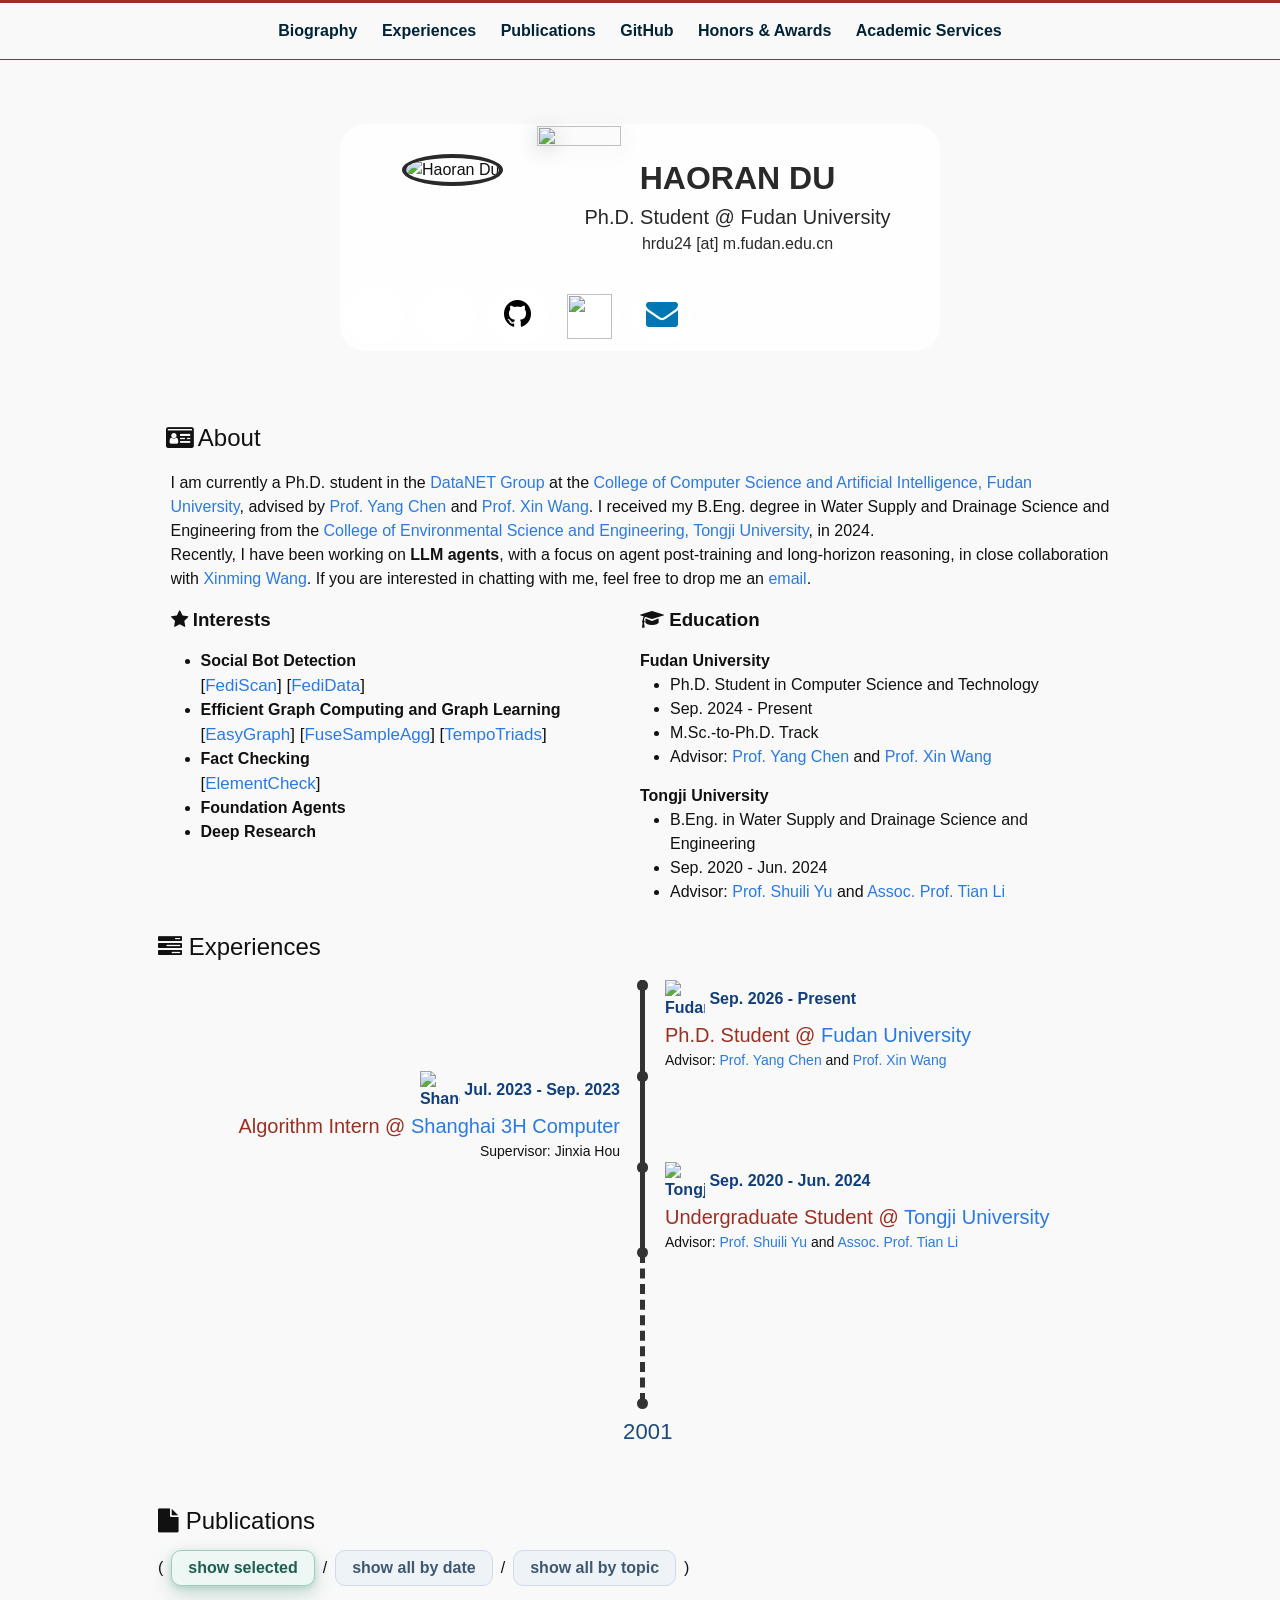
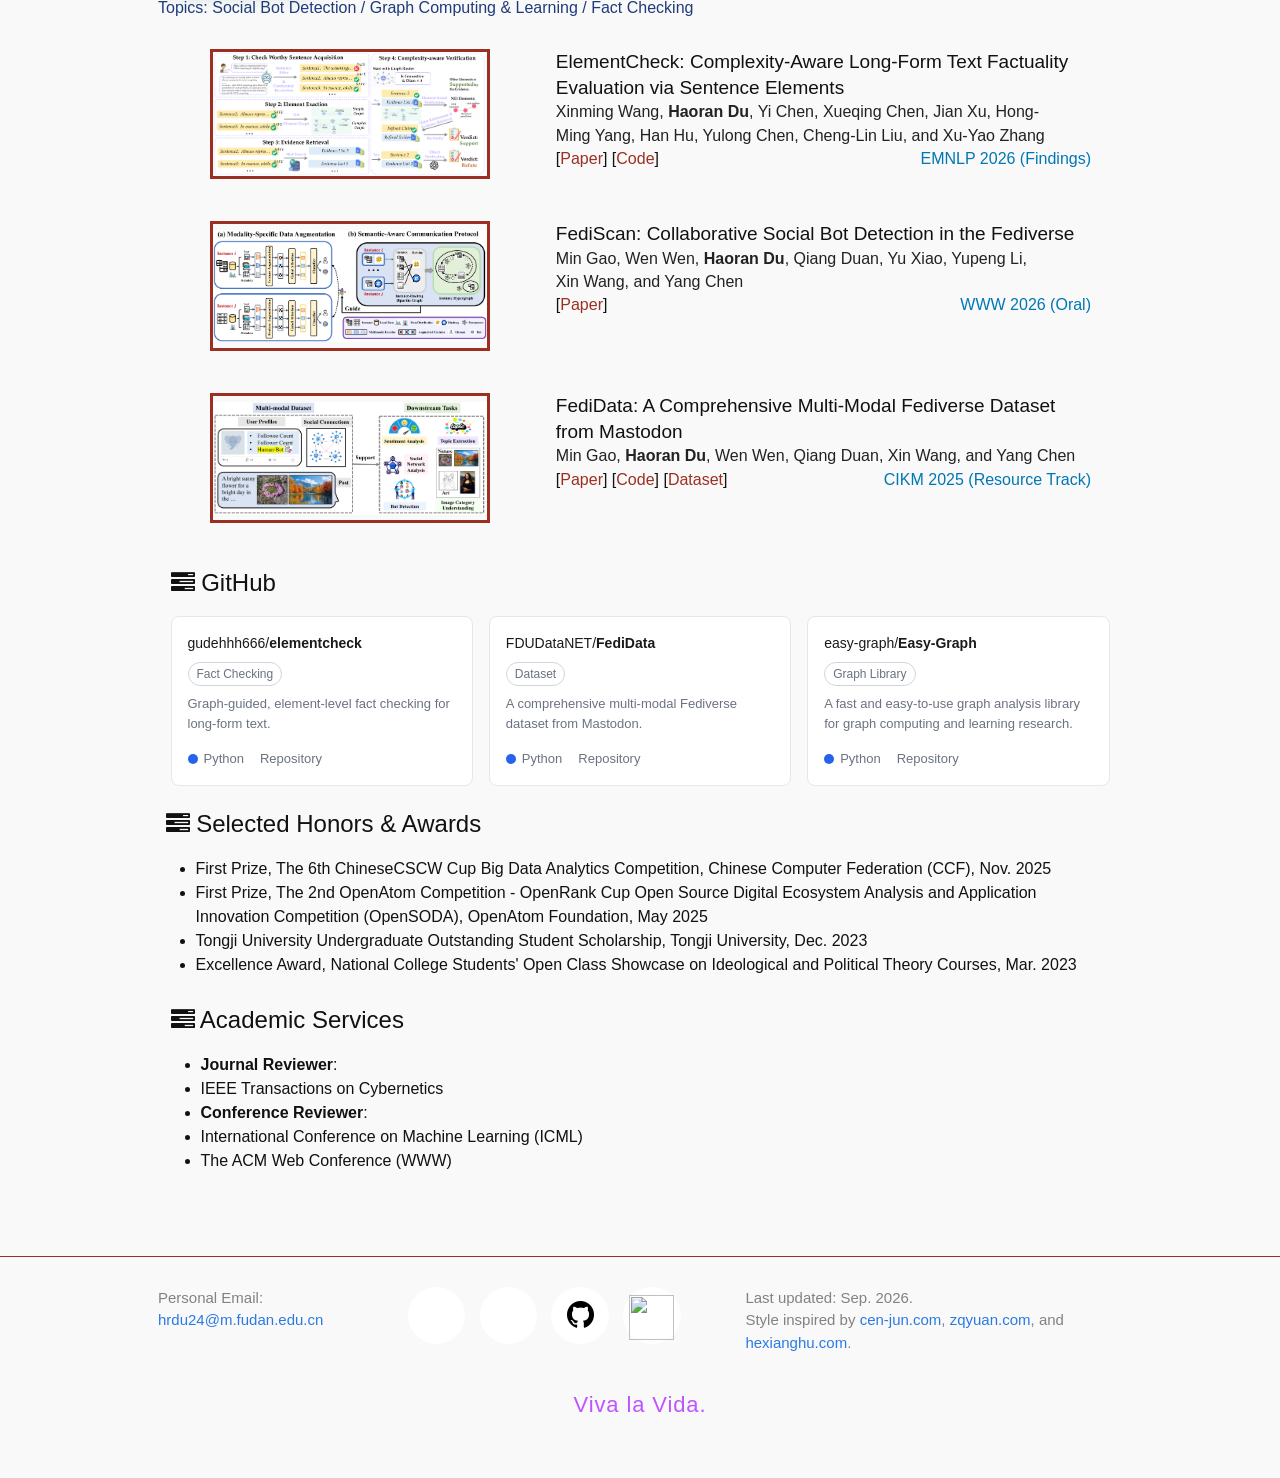
==== commit 6ab72856: "Polish figure viewing and add Fact Checking links" ====
--- a/index.html
+++ b/index.html
@@ -36,7 +36,7 @@
   <link rel="preload" as="image" href="images/background/retina/jiangwan.jpg" fetchpriority="high">
   <link rel="preconnect" href="https://maxcdn.bootstrapcdn.com" crossorigin>
   <link rel="preconnect" href="https://cdn.jsdelivr.net" crossorigin>
-  <link rel="stylesheet" href="main.css?v=20260910-2">
+  <link rel="stylesheet" href="main.css?v=20260910-3">
   <link rel="stylesheet" href="https://maxcdn.bootstrapcdn.com/font-awesome/4.7.0/css/font-awesome.min.css">
   <link rel="stylesheet" href="https://cdn.jsdelivr.net/gh/jpswalsh/academicons@1/css/academicons.min.css">
 
@@ -357,6 +357,12 @@
             [<a class="interest-paper-link" href="#publications" data-paper-id="tempotriads">TempoTriads</a>]
           </span>
         </li>
+        <li>
+          <b>Fact Checking</b><br>
+          <span class="interest-paper-links">
+            [<a class="interest-paper-link" href="#publications" data-paper-id="elementcheck">ElementCheck</a>]
+          </span>
+        </li>
         <li><b>Foundation Agents</b></li>
         <li><b>Deep Research</b></li>
       </ul>
@@ -478,14 +484,14 @@
     <span>/</span>
     <a class="pub-topic-link" href="#topic-graph-computing-learning" data-topic-target="Graph Computing & Learning">Graph Computing & Learning</a>
     <span>/</span>
-    <a class="pub-topic-link" href="#topic-llm-factuality-evaluation" data-topic-target="LLM Factuality Evaluation">LLM Factuality Evaluation</a>
+    <a class="pub-topic-link" href="#topic-fact-checking" data-topic-target="Fact Checking">Fact Checking</a>
   </div>
 
 
 
   <div class="pub-list">
 
-    <div class="pub" data-paper-id="elementcheck" data-selected="true" data-year="2026" data-order="1" data-topic="LLM Factuality Evaluation">
+    <div class="pub" data-paper-id="elementcheck" data-selected="true" data-year="2026" data-order="1" data-topic="Fact Checking">
       <div class="pub-left">
         <button class="pub-figure-button" type="button" aria-haspopup="dialog" aria-controls="publication-figure-viewer" aria-label="Enlarge ElementCheck figure">
           <img class="intro-img frame" src="images/elementcheck-fig2.png" alt="Figure 2: Overview of the ElementCheck pipeline" width="2813" height="1282" loading="lazy" decoding="async">
@@ -511,7 +517,7 @@
     <div class="pub" data-paper-id="fediscan" data-selected="true" data-year="2026" data-order="3" data-topic="Social Bot Detection">
       <div class="pub-left">
         <button class="pub-figure-button" type="button" aria-haspopup="dialog" aria-controls="publication-figure-viewer" aria-label="Enlarge FediScan figure">
-          <img class="intro-img frame" src="images/fediscan.png" alt="FediScan framework" width="1386" height="552" loading="lazy" decoding="async">
+          <img class="intro-img frame" src="images/fediscan.png?v=20260910" alt="FediScan framework" width="3050" height="1244" loading="lazy" decoding="async">
         </button>
       </div>
       <div class="pub-right">
@@ -534,7 +540,7 @@
     <div class="pub" data-paper-id="fedidata" data-selected="true" data-year="2025" data-order="1" data-topic="Social Bot Detection">
       <div class="pub-left">
         <button class="pub-figure-button" type="button" aria-haspopup="dialog" aria-controls="publication-figure-viewer" aria-label="Enlarge FediData figure">
-          <img class="intro-img frame" src="images/fedidata.png" alt="FediData dataset overview" width="656" height="258" loading="lazy" decoding="async">
+          <img class="intro-img frame" src="images/fedidata.png?v=20260910" alt="FediData dataset overview" width="2788" height="1150" loading="lazy" decoding="async">
         </button>
       </div>
       <div class="pub-right">
@@ -559,7 +565,7 @@
     <div class="pub" data-paper-id="fusesampleagg" data-selected="false" data-year="2026" data-order="2" data-topic="Graph Computing & Learning">
       <div class="pub-left">
         <button class="pub-figure-button" type="button" aria-haspopup="dialog" aria-controls="publication-figure-viewer" aria-label="Enlarge FuseSampleAgg figure">
-          <img class="intro-img frame" src="images/fusesampleagg.png" alt="FuseSampleAgg overview" width="840" height="346" loading="lazy" decoding="async">
+          <img class="intro-img frame" src="images/fusesampleagg.png?v=20260910" alt="FuseSampleAgg overview" width="2917" height="1184" loading="lazy" decoding="async">
         </button>
       </div>
       <div class="pub-right">
@@ -582,7 +588,7 @@
     <div class="pub" data-paper-id="tempotriads" data-selected="false" data-year="2025" data-order="2" data-topic="Graph Computing & Learning">
       <div class="pub-left">
         <button class="pub-figure-button" type="button" aria-haspopup="dialog" aria-controls="publication-figure-viewer" aria-label="Enlarge TempoTriads figure">
-          <img class="intro-img frame" src="images/tempotriads.png" alt="TempoTriads overview" width="566" height="680" loading="lazy" decoding="async">
+          <img class="intro-img frame" src="images/tempotriads.png?v=20260910" alt="TempoTriads overview" width="1816" height="2383" loading="lazy" decoding="async">
         </button>
       </div>
       <div class="pub-right">
@@ -620,7 +626,7 @@
   const publications = document.querySelectorAll('.pub');
 
   if (showSelectedBtn && showAllDateBtn && showAllTopicBtn && pubList && groupedView && publications.length > 0) {
-    const topicOrder = ['Social Bot Detection', 'Graph Computing & Learning', 'LLM Factuality Evaluation'];
+    const topicOrder = ['Social Bot Detection', 'Graph Computing & Learning', 'Fact Checking'];
 
     function setActiveMode(mode) {
       showSelectedBtn.classList.toggle('is-active', mode === 'selected');
@@ -816,8 +822,21 @@
       });
     });
 
-    // Keep the first load explicit and consistent.
-    setPublicationMode('selected');
+    // Topic links also work when opened directly or revisited from a bookmark.
+    function openTopicFromHash() {
+      const hash = window.location.hash;
+      const topic = hash === '#topic-llm-factuality-evaluation'
+        ? 'Fact Checking'
+        : topicOrder.find(value => '#' + topicToId(value) === hash);
+      if (!topic) return false;
+      if (hash === '#topic-llm-factuality-evaluation') {
+        history.replaceState(null, '', '#topic-fact-checking');
+      }
+      jumpToTopic(topic);
+      return true;
+    }
+    window.addEventListener('hashchange', openTopicFromHash);
+    if (!openTopicFromHash()) setPublicationMode('selected');
   }
 </script>
 
@@ -829,6 +848,22 @@
         GitHub
       </h1>
       <div class="card-container">
+        <div class="github-card" data-repo-id="elementcheck">
+          <div>
+            <a class="repo-link" href="https://github.com/gudehhh666/elementcheck" target="_blank" rel="noopener noreferrer">
+              gudehhh666/<strong>elementcheck</strong>
+            </a>
+            <span class="label">Fact Checking</span>
+          </div>
+          <div class="description">
+            Graph-guided, element-level fact checking for long-form text.
+          </div>
+          <div class="meta">
+            <div class="dot"></div>
+            <div>Python</div>
+            <a href="https://github.com/gudehhh666/elementcheck" target="_blank" rel="noopener noreferrer">Repository</a>
+          </div>
+        </div>
         <div class="github-card" data-repo-id="fedidata">
           <div>
             <a class="repo-link" href="https://github.com/FDUDataNET/FediData" target="_blank">
@@ -990,7 +1025,9 @@
 
 </footer>
     <button class="back-to-top" type="button" aria-label="Back to top" title="Back to top">
-      <span aria-hidden="true">&#8593;</span>
+      <svg viewBox="0 0 24 24" width="22" height="22" fill="none" aria-hidden="true">
+        <path d="M12 19V5m-6 6 6-6 6 6" stroke="currentColor" stroke-width="1.7" stroke-linecap="round" stroke-linejoin="round"/>
+      </svg>
     </button>
 
 
@@ -1005,7 +1042,7 @@
 
     window.addEventListener('scroll', updateBackToTop, { passive: true });
     backToTop.addEventListener('click', function () {
-      window.scrollTo({ top: 0, behavior: 'smooth' });
+      window.scrollTo({ top: 0, behavior: window.matchMedia('(prefers-reduced-motion: reduce)').matches ? 'instant' : 'smooth' });
     });
     updateBackToTop();
   });
@@ -1019,7 +1056,7 @@
       <figcaption class="figure-viewer__caption" id="publication-figure-caption"></figcaption>
     </figure>
   </dialog>
-  <script src="publication-figures.js?v=20260910-1"></script>
+  <script src="publication-figures.js?v=20260910-2"></script>
   </body>
 
 <!--
--- a/main.css
+++ b/main.css
@@ -1143,19 +1143,20 @@
 
 .back-to-top {
     position: fixed;
-    right: max(32px, env(safe-area-inset-right));
-    bottom: max(32px, env(safe-area-inset-bottom));
+    right: max(28px, env(safe-area-inset-right));
+    bottom: max(28px, env(safe-area-inset-bottom));
     z-index: 1000;
-    width: 52px;
-    height: 52px;
-    border: 0;
-    border-radius: 50%;
-    color: #fff;
-    background: linear-gradient(135deg, #158f83, #2f6f9f);
-    box-shadow: 0 14px 28px rgba(28, 69, 89, 0.22), 0 4px 10px rgba(28, 69, 89, 0.16);
-    font-size: 28px;
+    width: 48px;
+    height: 48px;
+    padding: 0;
+    border: 1px solid rgba(36, 62, 65, 0.13);
+    border-radius: 16px;
+    color: #345c60;
+    background: rgba(251, 253, 252, 0.94);
+    -webkit-backdrop-filter: blur(12px);
+    backdrop-filter: blur(12px);
+    box-shadow: 0 4px 16px rgba(26, 47, 49, 0.08), 0 1px 3px rgba(26, 47, 49, 0.04);
     line-height: 1;
-    font-weight: bold;
     display: flex;
     align-items: center;
     justify-content: center;
@@ -1163,8 +1164,12 @@
     opacity: 0;
     visibility: hidden;
     pointer-events: none;
-    transform: translateY(12px);
-    transition: opacity 180ms ease, transform 180ms ease, visibility 180ms ease, background 180ms ease, box-shadow 180ms ease
+    transform: translateY(10px) scale(0.94);
+    transition: opacity 240ms ease, transform 280ms cubic-bezier(0.16, 1, 0.3, 1), visibility 240ms ease, background 180ms ease, box-shadow 180ms ease
+}
+
+.back-to-top svg {
+    transition: transform 240ms cubic-bezier(0.16, 1, 0.3, 1)
 }
 
 .back-to-top.is-visible {
@@ -1176,14 +1181,22 @@
 
 .back-to-top:hover,
 .back-to-top:focus-visible {
-    background: linear-gradient(135deg, #0f766e, #245b84);
-    box-shadow: 0 16px 34px rgba(28, 69, 89, 0.28), 0 6px 14px rgba(28, 69, 89, 0.2);
-    outline: none;
+    background: #edf4f2;
+    box-shadow: 0 8px 22px rgba(26, 47, 49, 0.12), 0 2px 5px rgba(26, 47, 49, 0.04);
     transform: translateY(-2px)
 }
 
+.back-to-top:hover svg {
+    transform: translateY(-2px)
+}
+
+.back-to-top:focus-visible {
+    outline: 2px solid #345c60;
+    outline-offset: 4px
+}
+
 .back-to-top:active {
-    transform: translateY(0)
+    transform: translateY(0) scale(0.95)
 }
 
 @media (max-width: 600px) {
@@ -1192,7 +1205,7 @@
         height: 46px;
         right: max(20px, env(safe-area-inset-right));
         bottom: max(20px, env(safe-area-inset-bottom));
-        font-size: 25px
+        border-radius: 15px
     }
 }
 
@@ -2129,9 +2142,9 @@
 }
 
 .figure-viewer::backdrop {
-    background: rgba(15, 24, 34, 0.72);
-    -webkit-backdrop-filter: blur(12px);
-    backdrop-filter: blur(12px);
+    background: rgba(16, 22, 30, 0.86);
+    -webkit-backdrop-filter: blur(18px) saturate(0.7);
+    backdrop-filter: blur(18px) saturate(0.7);
     opacity: 0;
     transition: opacity 300ms ease;
 }
@@ -2150,21 +2163,20 @@
     width: 100%;
     height: 100%;
     padding: 76px 24px 44px;
+    margin: 0;
 }
 
 .figure-viewer__image {
     display: block;
-    flex: 0 1 auto;
+    flex: none;
     width: auto;
     height: auto;
-    max-width: min(100%, 1600px);
-    max-height: calc(100vh - 180px);
-    max-height: calc(100dvh - 180px);
+    max-width: 100%;
     min-height: 0;
     object-fit: contain;
     background: #fff;
-    border-radius: 4px;
-    box-shadow: 0 16px 64px rgba(0, 0, 0, 0.3);
+    border-radius: 8px;
+    box-shadow: 0 24px 80px rgba(0, 0, 0, 0.25), 0 0 0 1px rgba(255, 255, 255, 0.1);
     transform-origin: center;
     cursor: default;
 }
@@ -2179,17 +2191,17 @@
 
 .figure-viewer__close {
     position: absolute;
-    top: max(18px, env(safe-area-inset-top));
-    right: max(18px, env(safe-area-inset-right));
+    top: max(24px, env(safe-area-inset-top));
+    right: max(24px, env(safe-area-inset-right));
     z-index: 1;
     display: grid;
     place-items: center;
     width: 44px;
     height: 44px;
     padding: 0;
-    border: 1px solid rgba(255, 255, 255, 0.25);
-    border-radius: 50%;
-    background: rgba(255, 255, 255, 0.1);
+    border: 1px solid rgba(255, 255, 255, 0.14);
+    border-radius: 14px;
+    background: rgba(255, 255, 255, 0.06);
     color: #fff;
     cursor: pointer;
 }
@@ -2221,6 +2233,8 @@
 
 @media (prefers-reduced-motion: reduce) {
     .pub-figure-button,
+    .back-to-top,
+    .back-to-top svg,
     .figure-viewer::backdrop,
     .figure-viewer__caption,
     .figure-viewer__close {
@@ -2564,11 +2578,10 @@
 }
 
 .card-container {
-    display: flex;
-    justify-content: center;
-    gap: 4px 2px;  /* row gap 24px, column gap 32px */
-    flex-wrap: wrap;
-    width: 940px; /* 控制最大宽度，2列布局 */
+    display: grid;
+    grid-template-columns: repeat(auto-fit, minmax(min(100%, 280px), 1fr));
+    gap: 16px;
+    width: 100%;
     margin: 0 auto;
   }
   
@@ -2577,8 +2590,10 @@
     border-radius: 8px;
     padding: 16px;
     background-color: white;
-    margin-bottom: 2px;
-    width: 430px;
+    min-width: 0;
+    box-sizing: border-box;
+    display: flex;
+    flex-direction: column;
     font-family: "Roboto", Helvetica, Arial, sans-serif;
     font-size: 14px;
     color: #333;
@@ -2598,10 +2613,17 @@
     font-weight: 500;
     font-size: 14px;
   }
+
+  .github-card > div:first-child {
+    display: flex;
+    flex-direction: column;
+    align-items: flex-start;
+    gap: 8px;
+  }
   
   .github-card .label {
     display: inline-block;
-    margin-left: 8px;
+    margin-left: 0;
     padding: 2px 8px;
     border: 1px solid #d1d5db;
     border-radius: 9999px;
@@ -2616,7 +2638,8 @@
   }
   
   .github-card .meta {
-    margin-top: 12px;
+    margin-top: auto;
+    padding-top: 16px;
     display: flex;
     align-items: center;
     font-size: 13px;
